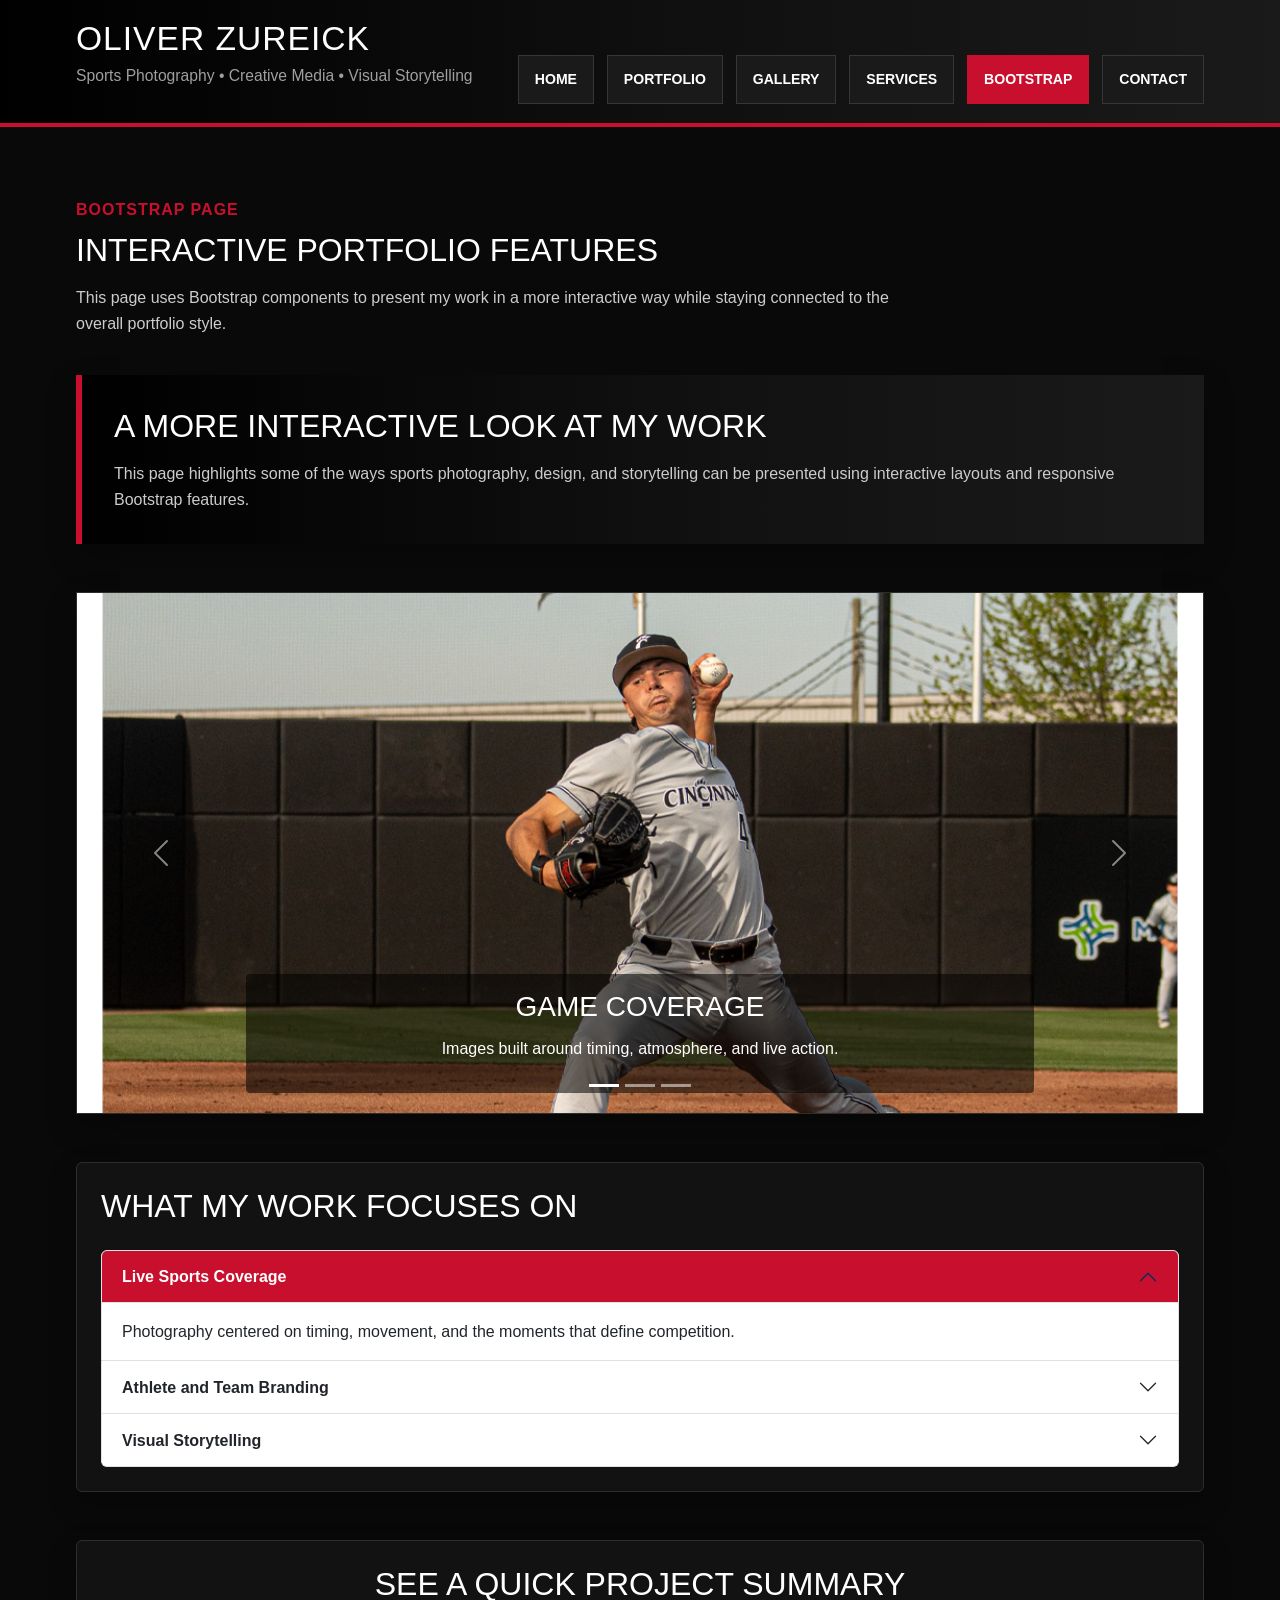
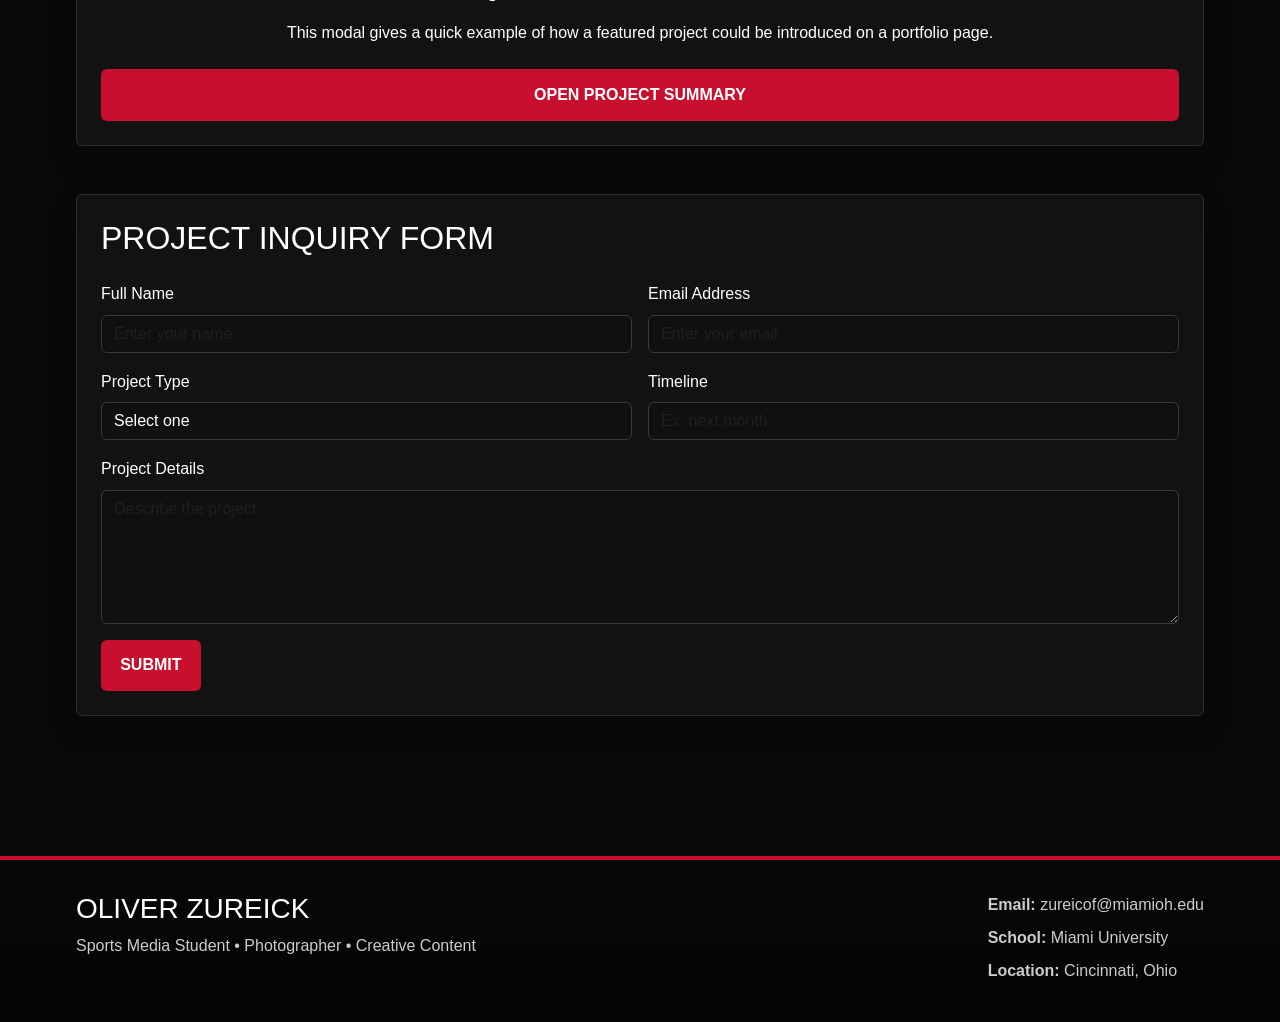
==== bootstrap.html @ 67650266 "Add files via upload" ====
<!DOCTYPE html>
<html lang="en">
<head>
  <title>Oliver Zureick | Bootstrap Features</title>
  <meta charset="utf-8" />
  <meta name="viewport" content="width=device-width, initial-scale=1" />
  <link href="https://cdn.jsdelivr.net/npm/bootstrap@5.3.3/dist/css/bootstrap.min.css" rel="stylesheet" />
  <script src="https://cdn.jsdelivr.net/npm/bootstrap@5.3.3/dist/js/bootstrap.bundle.min.js"></script>
  <link rel="stylesheet" href="styles.css" />
  <style>
    .bootstrap-hero {
      background: linear-gradient(90deg, #000000 0%, #111111 55%, #1a1a1a 100%);
      border-left: 6px solid #c8102e;
      color: white;
      padding: 2rem;
      margin-bottom: 2rem;
      box-shadow: 0 12px 28px rgba(0, 0, 0, 0.28);
    }

    .bootstrap-card {
      background: #121212;
      color: white;
      border: 1px solid #2d2d2d;
      box-shadow: 0 12px 28px rgba(0, 0, 0, 0.28);
    }

    .bootstrap-card .card-title,
    .bootstrap-card .card-text,
    .bootstrap-card h2,
    .bootstrap-card h3,
    .bootstrap-card p,
    .bootstrap-card label {
      color: white;
    }

    .accordion-button:not(.collapsed) {
      background-color: #c8102e;
      color: white;
    }

    .accordion-button {
      font-weight: 700;
    }

    .carousel-item img {
      width: 100%;
      height: 520px;
      object-fit: cover;
    }

    .carousel-caption {
      background: rgba(0, 0, 0, 0.55);
      padding: 1rem;
      border-radius: 4px;
    }

    .form-control,
    .form-select {
      background: #101010;
      color: white;
      border: 1px solid #3a3a3a;
    }

    .form-control:focus,
    .form-select:focus {
      background: #101010;
      color: white;
      border-color: #c8102e;
      box-shadow: none;
    }

    .modal-content {
      background: #121212;
      color: white;
      border: 1px solid #2d2d2d;
    }

    .btn-portfolio {
      background: #c8102e;
      color: white;
      border: none;
      font-weight: 700;
      text-transform: uppercase;
    }

    .btn-portfolio:hover {
      background: #9b0f24;
      color: white;
    }
  </style>
</head>
<body>
  <header class="site-header">
    <div class="container header-inner">
      <div class="brand-block">
        <h1>Oliver Zureick</h1>
        <p class="tagline">Sports Photography • Creative Media • Visual Storytelling</p>
      </div>
      <nav class="site-nav" aria-label="Main navigation">
        <ul class="nav-list">
          <li><a href="index.html">Home</a></li>
          <li><a href="portfolio.html">Portfolio</a></li>
          <li><a href="gallery.html">Gallery</a></li>
          <li><a href="jquery.html">Services</a></li>
          <li><a href="bootstrap.html" class="active">Bootstrap</a></li>
          <li><a href="contact.html">Contact</a></li>
        </ul>
      </nav>
    </div>
  </header>

  <main class="page-main">
    <section class="standard-page-heading">
      <div class="container">
        <p class="section-label">Bootstrap Page</p>
        <h2>Interactive Portfolio Features</h2>
        <p class="page-intro-text">
          This page uses Bootstrap components to present my work in a more interactive way while staying connected to the overall portfolio style.
        </p>
      </div>
    </section>

    <section class="container mb-5">
      <div class="bootstrap-hero">
        <h2 class="mb-3">A More Interactive Look at My Work</h2>
        <p class="mb-0">
          This page highlights some of the ways sports photography, design, and storytelling can be presented using interactive layouts and responsive Bootstrap features.
        </p>
      </div>
    </section>

    <section class="container mb-5">
      <div id="featuredWorkCarousel" class="carousel slide bootstrap-card" data-bs-ride="carousel">
        <div class="carousel-indicators">
          <button type="button" data-bs-target="#featuredWorkCarousel" data-bs-slide-to="0" class="active"></button>
          <button type="button" data-bs-target="#featuredWorkCarousel" data-bs-slide-to="1"></button>
          <button type="button" data-bs-target="#featuredWorkCarousel" data-bs-slide-to="2"></button>
        </div>

        <div class="carousel-inner">
          <div class="carousel-item active">
            <img src="22.png" alt="Baseball action image" />
            <div class="carousel-caption">
              <h3>Game Coverage</h3>
              <p>Images built around timing, atmosphere, and live action.</p>
            </div>
          </div>

          <div class="carousel-item">
            <img src="24.png" alt="Graphic design image" />
            <div class="carousel-caption">
              <h3>Creative Design</h3>
              <p>Visual content for announcements, branding, and promotion.</p>
            </div>
          </div>

          <div class="carousel-item">
            <img src="27.jpg" alt="Championship team image" />
            <div class="carousel-caption">
              <h3>Storytelling</h3>
              <p>Moments that show emotion, achievement, and identity.</p>
            </div>
          </div>
        </div>

        <button class="carousel-control-prev" type="button" data-bs-target="#featuredWorkCarousel" data-bs-slide="prev">
          <span class="carousel-control-prev-icon"></span>
        </button>
        <button class="carousel-control-next" type="button" data-bs-target="#featuredWorkCarousel" data-bs-slide="next">
          <span class="carousel-control-next-icon"></span>
        </button>
      </div>
    </section>

    <section class="container mb-5">
      <div class="card bootstrap-card p-4">
        <h2 class="mb-4">What My Work Focuses On</h2>

        <div class="accordion" id="workAccordion">
          <div class="accordion-item">
            <h2 class="accordion-header">
              <button class="accordion-button" type="button" data-bs-toggle="collapse" data-bs-target="#collapseOne">
                Live Sports Coverage
              </button>
            </h2>
            <div id="collapseOne" class="accordion-collapse collapse show" data-bs-parent="#workAccordion">
              <div class="accordion-body">
                Photography centered on timing, movement, and the moments that define competition.
              </div>
            </div>
          </div>

          <div class="accordion-item">
            <h2 class="accordion-header">
              <button class="accordion-button collapsed" type="button" data-bs-toggle="collapse" data-bs-target="#collapseTwo">
                Athlete and Team Branding
              </button>
            </h2>
            <div id="collapseTwo" class="accordion-collapse collapse" data-bs-parent="#workAccordion">
              <div class="accordion-body">
                Graphics and media content designed for announcements, recognition, and team identity.
              </div>
            </div>
          </div>

          <div class="accordion-item">
            <h2 class="accordion-header">
              <button class="accordion-button collapsed" type="button" data-bs-toggle="collapse" data-bs-target="#collapseThree">
                Visual Storytelling
              </button>
            </h2>
            <div id="collapseThree" class="accordion-collapse collapse" data-bs-parent="#workAccordion">
              <div class="accordion-body">
                Work that goes beyond action and focuses on atmosphere, details, and emotion.
              </div>
            </div>
          </div>
        </div>
      </div>
    </section>

    <section class="container mb-5">
      <div class="card bootstrap-card p-4 text-center">
        <h2 class="mb-3">See a Quick Project Summary</h2>
        <p class="mb-4">
          This modal gives a quick example of how a featured project could be introduced on a portfolio page.
        </p>
        <button type="button" class="btn btn-portfolio" data-bs-toggle="modal" data-bs-target="#projectModal">
          Open Project Summary
        </button>
      </div>
    </section>

    <div class="modal fade" id="projectModal" tabindex="-1">
      <div class="modal-dialog modal-dialog-centered">
        <div class="modal-content">
          <div class="modal-header border-secondary">
            <h3 class="modal-title">Featured Project</h3>
            <button type="button" class="btn-close btn-close-white" data-bs-dismiss="modal"></button>
          </div>
          <div class="modal-body">
            <p>
              One of my favorite parts of sports media is building visuals that feel polished while still showing the real energy of the moment.
              That can mean action photography, promotional design, or coverage that captures the emotion around competition.
            </p>
          </div>
          <div class="modal-footer border-secondary">
            <button type="button" class="btn btn-portfolio" data-bs-dismiss="modal">Close</button>
          </div>
        </div>
      </div>
    </div>

    <section class="container mb-5">
      <div class="card bootstrap-card p-4">
        <h2 class="mb-4">Project Inquiry Form</h2>
        <form>
          <div class="row g-3">
            <div class="col-md-6">
              <label for="fullName" class="form-label">Full Name</label>
              <input type="text" class="form-control" id="fullName" placeholder="Enter your name" />
            </div>

            <div class="col-md-6">
              <label for="emailAddress" class="form-label">Email Address</label>
              <input type="email" class="form-control" id="emailAddress" placeholder="Enter your email" />
            </div>

            <div class="col-md-6">
              <label for="projectType" class="form-label">Project Type</label>
              <select class="form-select" id="projectType">
                <option selected>Select one</option>
                <option>Game Coverage</option>
                <option>Creative Design</option>
                <option>Athlete Portraits</option>
                <option>Event Coverage</option>
              </select>
            </div>

            <div class="col-md-6">
              <label for="timeline" class="form-label">Timeline</label>
              <input type="text" class="form-control" id="timeline" placeholder="Ex: next month" />
            </div>

            <div class="col-12">
              <label for="message" class="form-label">Project Details</label>
              <textarea class="form-control" id="message" rows="5" placeholder="Describe the project"></textarea>
            </div>

            <div class="col-12">
              <button type="submit" class="btn btn-portfolio">Submit</button>
            </div>
          </div>
        </form>
      </div>
    </section>
  </main>

  <footer class="site-footer">
    <div class="container footer-grid">
      <div class="footer-brand">
        <h3>Oliver Zureick</h3>
        <p>Sports Media Student • Photographer • Creative Content</p>
      </div>
      <div class="footer-contact">
        <p><strong>Email:</strong> zureicof@miamioh.edu</p>
        <p><strong>School:</strong> Miami University</p>
        <p><strong>Location:</strong> Cincinnati, Ohio</p>
      </div>
    </div>
  </footer>
</body>
</html>
---- styles.css ----
* {
  box-sizing: border-box;
  margin: 0;
  padding: 0;
}

:root {
  --red: #c8102e;
  --red-dark: #9b0f24;
  --black: #090909;
  --black-2: #121212;
  --black-3: #1a1a1a;
  --white: #ffffff;
  --gray: #cccccc;
  --gray-2: #9f9f9f;
  --border: #2d2d2d;
  --shadow: 0 12px 28px rgba(0, 0, 0, 0.28);
  --glow-hover: 0 0 18px rgba(200, 16, 46, 0.18);
}

html {
  scroll-behavior: smooth;
}

body {
  font-family: Arial, Helvetica, sans-serif;
  background: var(--black);
  color: var(--white);
  line-height: 1.6;
}

img {
  display: block;
  width: 100%;
  height: auto;
}

a {
  color: inherit;
}

.container {
  width: 90%;
  max-width: 1240px;
  margin: 0 auto;
}

/* HEADER */

.site-header {
  background: linear-gradient(90deg, #000000 0%, #101010 55%, #1a1a1a 100%);
  border-bottom: 4px solid var(--red);
  padding: 1.2rem 0;
}

.header-inner {
  display: flex;
  justify-content: space-between;
  align-items: end;
  gap: 2rem;
  flex-wrap: wrap;
}

.brand-block h1 {
  font-size: 2.1rem;
  text-transform: uppercase;
  letter-spacing: 1px;
  margin-bottom: 0.2rem;
  color: var(--white);
}

.tagline {
  color: var(--gray-2);
  font-size: 0.98rem;
}

.site-nav {
  margin-left: auto;
}

.nav-list {
  list-style: none;
  display: flex;
  flex-wrap: wrap;
  gap: 0.8rem;
  margin: 0;
  padding: 0;
}

.nav-list li {
  list-style: none;
}

.nav-list a {
  display: inline-block;
  color: var(--white);
  text-decoration: none;
  background: var(--black-3);
  border: 1px solid #363636;
  padding: 0.75rem 1rem;
  font-weight: 700;
  text-transform: uppercase;
  font-size: 0.88rem;
  transition: 0.25s ease;
}

.nav-list a:hover,
.nav-list a.active {
  background: var(--red);
  border-color: var(--red);
}

/* GLOBAL */

.page-main {
  padding: 2.2rem 0 3.5rem;
}

.page-shell {
  padding-bottom: 1.25rem;
}

.standard-page-heading {
  padding: 2.2rem 0 1.4rem;
}

.standard-page-heading .container {
  max-width: 1240px;
}

.standard-page-heading .page-intro-text {
  max-width: 820px;
}

.section-label {
  color: var(--red);
  font-weight: 700;
  text-transform: uppercase;
  letter-spacing: 1px;
  margin-bottom: 0.5rem;
}

h2 {
  font-size: 2rem;
  line-height: 1.2;
  margin-bottom: 1rem;
  text-transform: uppercase;
  color: var(--white);
}

h3 {
  text-transform: uppercase;
  margin-bottom: 0.75rem;
  color: var(--white);
}

p,
li {
  color: var(--gray);
}

.section-heading {
  margin-bottom: 1rem;
}

.button-row {
  display: flex;
  flex-wrap: wrap;
  gap: 0.8rem;
  margin-top: 1rem;
}

.btn {
  display: inline-block;
  background: var(--red);
  color: var(--white);
  border: none;
  padding: 0.85rem 1.2rem;
  font-weight: 700;
  text-transform: uppercase;
  text-decoration: none;
  cursor: pointer;
  transition: 0.25s ease;
}

.btn:hover {
  background: var(--red-dark);
}

.btn-secondary {
  background: #252525;
  border: 1px solid #3a3a3a;
}

.btn-secondary:hover {
  background: #323232;
}

.panel-box {
  background: var(--black-2);
  border-left: 5px solid var(--red);
  padding: 1.5rem;
  box-shadow: var(--shadow);
  margin-bottom: 1.25rem;
  transition: transform 0.28s ease, box-shadow 0.28s ease;
}

.cards-three {
  display: flex;
  flex-wrap: wrap;
  gap: 1.1rem;
}

.info-card {
  flex: 1 1 250px;
  background: var(--black-2);
  border-left: 5px solid var(--red);
  padding: 1.4rem;
  box-shadow: var(--shadow);
  transition: transform 0.28s ease, box-shadow 0.28s ease;
}

/* REVEAL */

.reveal {
  opacity: 0;
  transform: translateY(40px);
  transition: opacity 0.8s ease, transform 0.8s ease;
}

.reveal.visible {
  opacity: 1;
  transform: translateY(0);
}

/* HOVER */

.glow-card,
.portfolio-card,
.masonry-item,
.gallery-tile,
.contact-photo-card,
.hero-photo {
  transition: transform 0.28s ease, box-shadow 0.28s ease, filter 0.28s ease, border-color 0.28s ease;
}

.glow-card:hover,
.portfolio-card:hover,
.masonry-item:hover,
.gallery-tile:hover,
.contact-photo-card:hover,
.hero-photo:hover,
.panel-box:hover {
  transform: translateY(-6px);
  box-shadow: 0 16px 28px rgba(0, 0, 0, 0.34), var(--glow-hover);
}

.hover-pop {
  transition: transform 0.28s ease, box-shadow 0.28s ease;
}

.hover-pop:hover {
  transform: translateY(-6px);
  box-shadow: 0 16px 28px rgba(0, 0, 0, 0.34), var(--glow-hover);
}

.hover-image img {
  transition: transform 0.3s ease, filter 0.3s ease;
}

.hover-image img:hover {
  transform: scale(1.015);
  filter: brightness(1.03);
}

/* HOME */

.hero-section,
.highlights-section,
.featured-section,
.mosaic-section,
.contact-hero {
  margin-bottom: 1.8rem;
}

.hero-grid {
  display: flex;
  flex-wrap: wrap;
  gap: 2rem;
  align-items: stretch;
}

.hero-copy {
  flex: 2;
  min-width: 300px;
  background: linear-gradient(180deg, #151515 0%, #0d0d0d 100%);
  border-left: 6px solid var(--red);
  padding: 2rem;
  box-shadow: var(--shadow);
}

.hero-side {
  flex: 1;
  min-width: 280px;
  display: flex;
  flex-direction: column;
  gap: 1rem;
}

.hero-photo {
  border: 2px solid var(--border);
  box-shadow: var(--shadow);
}

.side-card {
  background: var(--black-2);
  border-top: 4px solid var(--red);
  padding: 1.25rem;
  box-shadow: var(--shadow);
}

.side-card ul {
  padding-left: 1.2rem;
}

.welcome-message {
  margin-top: 1rem;
  font-weight: 700;
  color: var(--white);
}

.home-feature-grid {
  display: grid;
  grid-template-columns: repeat(3, 1fr);
  gap: 1.25rem;
}

.portfolio-card {
  background: var(--black-2);
  border: 1px solid var(--border);
  overflow: hidden;
  box-shadow: var(--shadow);
}

.card-body {
  padding: 1rem;
}

.mosaic-grid {
  columns: 4 220px;
  column-gap: 1rem;
}

.mosaic-item {
  break-inside: avoid;
  margin-bottom: 1rem;
}

.mosaic-item img {
  border: 1px solid var(--border);
  box-shadow: var(--shadow);
}

/* PORTFOLIO */

.masonry-gallery {
  columns: 4 260px;
  column-gap: 1rem;
}

.masonry-item {
  break-inside: avoid;
  margin-bottom: 1rem;
}

.masonry-item img {
  border: 1px solid var(--border);
  box-shadow: var(--shadow);
  border-radius: 2px;
}

/* GALLERY */

.gallery-tile-grid {
  display: grid;
  grid-template-columns: repeat(5, minmax(0, 1fr));
  gap: 0.85rem;
  align-items: start;
}

.gallery-tile img {
  border: 1px solid var(--border);
  box-shadow: var(--shadow);
  border-radius: 2px;
}

/* SERVICES */

.service-preview-grid {
  margin-bottom: 2rem;
}

.service-image {
  margin-bottom: 1rem;
  border: 1px solid var(--border);
}

.interactive-grid {
  display: grid;
  grid-template-columns: 1fr 1fr;
  gap: 1.25rem;
  margin-bottom: 2rem;
}

.interactive-box {
  margin-top: 1rem;
  background: #0f0f0f;
  border: 1px solid var(--border);
  padding: 1rem;
}

.service-list {
  margin-top: 1rem;
  padding-left: 1.2rem;
}

.form-row {
  display: flex;
  flex-wrap: wrap;
  gap: 0.8rem;
  margin-top: 1rem;
}

.form-row input {
  flex: 1 1 260px;
  background: #101010;
  color: var(--white);
  border: 1px solid #3a3a3a;
  padding: 0.9rem 1rem;
  outline: none;
}

.form-row input:focus {
  border-color: var(--red);
}

.output-message {
  margin-top: 1rem;
  font-weight: 700;
  color: var(--white);
}

/* CONTACT */

.contact-grid-main {
  display: flex;
  flex-wrap: wrap;
  gap: 2rem;
}

.contact-grid-main .panel-box {
  flex: 2;
  min-width: 300px;
}

.contact-photo-card {
  flex: 1;
  min-width: 280px;
  background: var(--black-2);
  border-top: 4px solid var(--red);
  padding: 1.25rem;
  box-shadow: var(--shadow);
}

.contact-photo-card img {
  border: 1px solid var(--border);
}

.contact-services-box {
  margin-top: 2rem;
}

/* FOOTER */

.site-footer {
  background: linear-gradient(180deg, #080808 0%, #040404 100%);
  border-top: 4px solid var(--red);
  padding: 2rem 0;
  margin-top: 2.25rem;
}

.footer-grid {
  display: flex;
  justify-content: space-between;
  align-items: flex-start;
  gap: 1.5rem;
  flex-wrap: wrap;
}

.footer-brand h3,
.footer-contact p {
  margin-bottom: 0.45rem;
}

.footer-brand h3 {
  color: var(--white);
}

.site-footer p {
  color: var(--gray);
}

.highlight {
  color: var(--red);
  letter-spacing: 0.5px;
}

.materialbox-caption {
  display: none !important;
}

/* RESPONSIVE */

@media (max-width: 1200px) {
  .home-feature-grid {
    grid-template-columns: repeat(2, 1fr);
  }

  .gallery-tile-grid {
    grid-template-columns: repeat(4, minmax(0, 1fr));
  }
}

@media (max-width: 900px) {
  .interactive-grid {
    grid-template-columns: 1fr;
  }

  .mosaic-grid {
    columns: 2 220px;
  }

  .masonry-gallery {
    columns: 3 220px;
  }

  .gallery-tile-grid {
    grid-template-columns: repeat(3, minmax(0, 1fr));
  }
}

@media (max-width: 768px) {
  .brand-block h1 {
    font-size: 1.6rem;
  }

  h2 {
    font-size: 1.5rem;
  }

  .header-inner {
    flex-direction: column;
    align-items: flex-start;
  }

  .site-nav {
    margin-left: 0;
    width: 100%;
  }

  .nav-list {
    flex-direction: column;
    width: 100%;
  }

  .nav-list a {
    width: 100%;
    text-align: center;
  }

  .home-feature-grid {
    grid-template-columns: 1fr;
  }

  .mosaic-grid,
  .masonry-gallery {
    columns: 1 220px;
  }

  .gallery-tile-grid {
    grid-template-columns: repeat(2, minmax(0, 1fr));
  }

  .footer-grid {
    flex-direction: column;
    align-items: flex-start;
  }
}

@media (max-width: 520px) {
  .gallery-tile-grid {
    grid-template-columns: 1fr;
  }
}
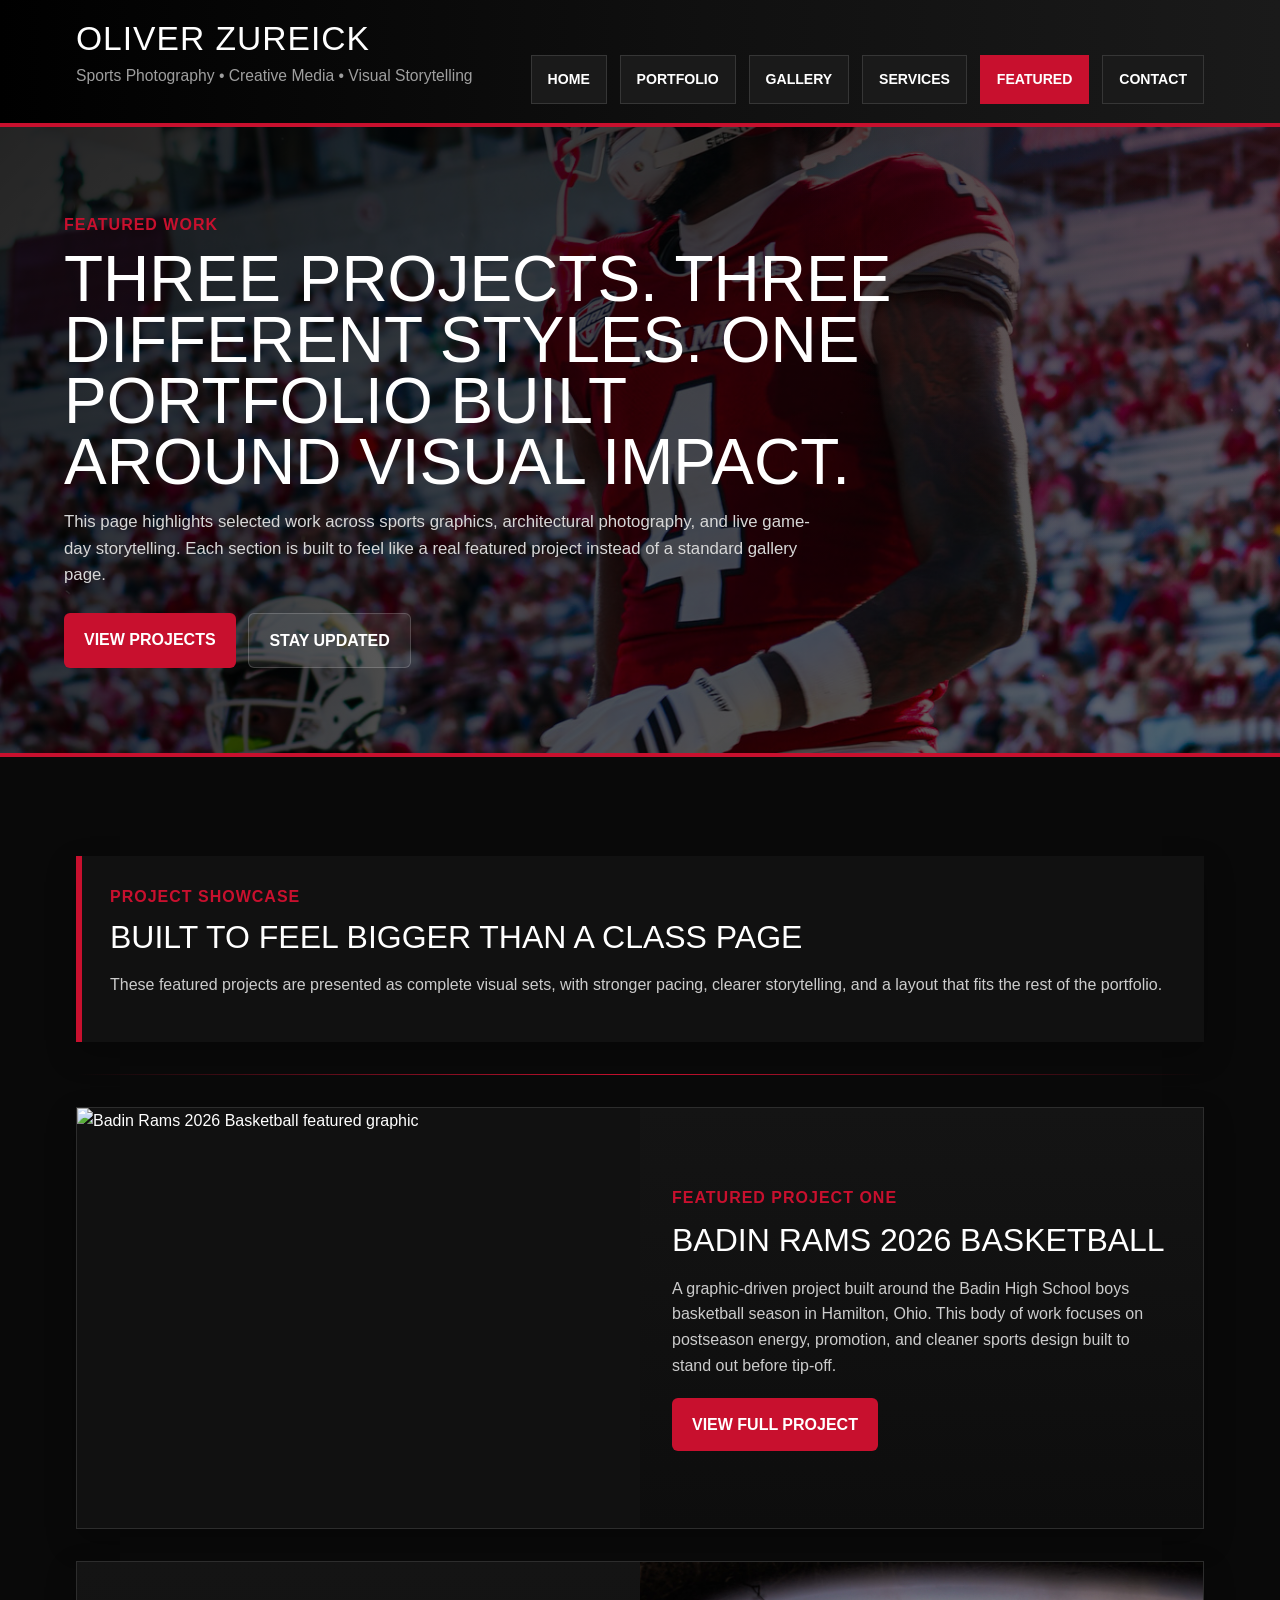
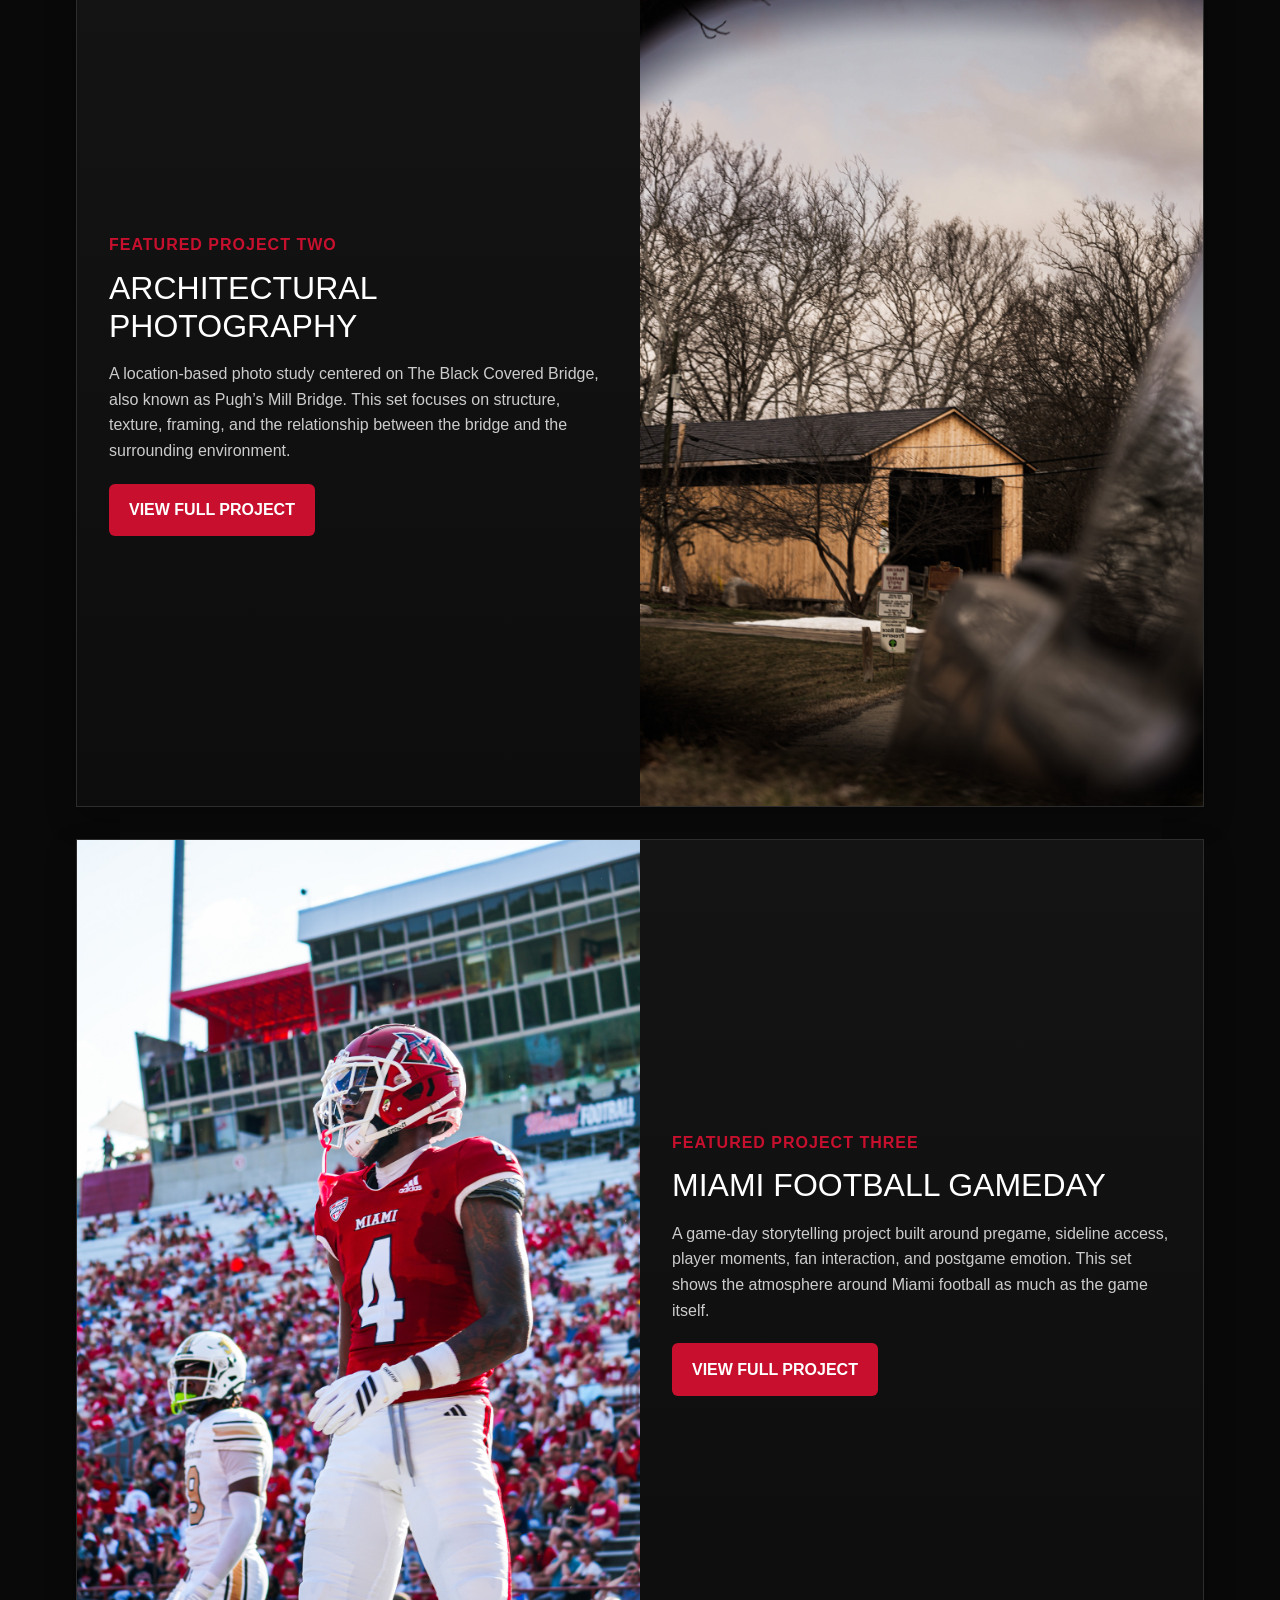
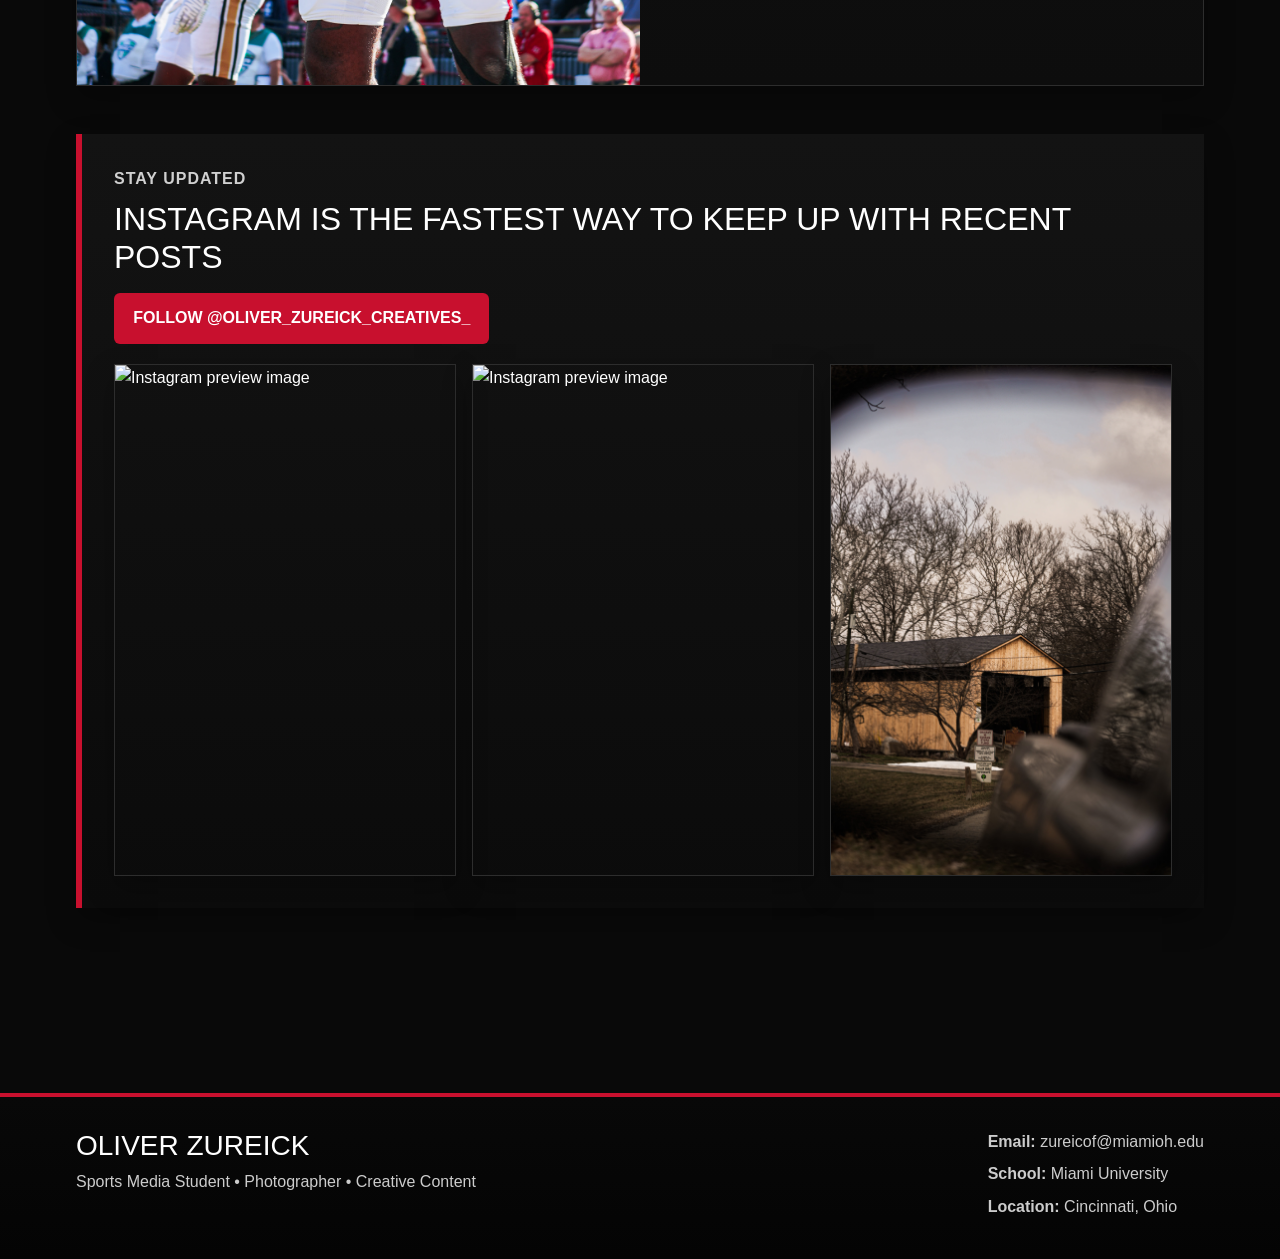
==== commit 8fb78687: "Add files via upload" ====
--- a/bootstrap.html
+++ b/bootstrap.html
@@ -1,91 +1,233 @@
 <!DOCTYPE html>
 <html lang="en">
 <head>
-  <title>Oliver Zureick | Bootstrap Features</title>
+  <title>Oliver Zureick | Featured</title>
   <meta charset="utf-8" />
   <meta name="viewport" content="width=device-width, initial-scale=1" />
   <link href="https://cdn.jsdelivr.net/npm/bootstrap@5.3.3/dist/css/bootstrap.min.css" rel="stylesheet" />
   <script src="https://cdn.jsdelivr.net/npm/bootstrap@5.3.3/dist/js/bootstrap.bundle.min.js"></script>
   <link rel="stylesheet" href="styles.css" />
   <style>
-    .bootstrap-hero {
-      background: linear-gradient(90deg, #000000 0%, #111111 55%, #1a1a1a 100%);
-      border-left: 6px solid #c8102e;
-      color: white;
-      padding: 2rem;
-      margin-bottom: 2rem;
-      box-shadow: 0 12px 28px rgba(0, 0, 0, 0.28);
-    }
-
-    .bootstrap-card {
-      background: #121212;
-      color: white;
-      border: 1px solid #2d2d2d;
-      box-shadow: 0 12px 28px rgba(0, 0, 0, 0.28);
-    }
-
-    .bootstrap-card .card-title,
-    .bootstrap-card .card-text,
-    .bootstrap-card h2,
-    .bootstrap-card h3,
-    .bootstrap-card p,
-    .bootstrap-card label {
-      color: white;
-    }
-
-    .accordion-button:not(.collapsed) {
-      background-color: #c8102e;
-      color: white;
-    }
-
-    .accordion-button {
+    .featured-hero {
+      position: relative;
+      overflow: hidden;
+      background:
+        linear-gradient(135deg, rgba(0,0,0,.86), rgba(0,0,0,.55)),
+        url("61.jpg") center/cover no-repeat;
+      min-height: 70vh;
+      display: flex;
+      align-items: center;
+      border-bottom: 4px solid #c8102e;
+    }
+
+    .featured-hero::after {
+      content: "";
+      position: absolute;
+      inset: 0;
+      background: radial-gradient(circle at top right, rgba(200,16,46,.16), transparent 35%);
+      pointer-events: none;
+    }
+
+    .featured-hero-inner {
+      position: relative;
+      z-index: 2;
+      width: 90%;
+      max-width: 1240px;
+      margin: 0 auto;
+      padding: 5rem 0;
+    }
+
+    .featured-kicker {
+      color: #c8102e;
       font-weight: 700;
-    }
-
-    .carousel-item img {
-      width: 100%;
-      height: 520px;
-      object-fit: cover;
-    }
-
-    .carousel-caption {
-      background: rgba(0, 0, 0, 0.55);
-      padding: 1rem;
-      border-radius: 4px;
-    }
-
-    .form-control,
-    .form-select {
-      background: #101010;
-      color: white;
-      border: 1px solid #3a3a3a;
-    }
-
-    .form-control:focus,
-    .form-select:focus {
-      background: #101010;
-      color: white;
-      border-color: #c8102e;
-      box-shadow: none;
-    }
-
-    .modal-content {
-      background: #121212;
-      color: white;
-      border: 1px solid #2d2d2d;
-    }
-
-    .btn-portfolio {
+      text-transform: uppercase;
+      letter-spacing: 1px;
+      margin-bottom: .75rem;
+    }
+
+    .featured-title {
+      font-size: clamp(2.4rem, 5vw, 5rem);
+      line-height: .95;
+      text-transform: uppercase;
+      max-width: 850px;
+      margin-bottom: 1rem;
+      color: #fff;
+    }
+
+    .featured-subtitle {
+      max-width: 760px;
+      font-size: 1.05rem;
+      color: #d7d7d7;
+      margin-bottom: 1.5rem;
+    }
+
+    .featured-button-row {
+      display: flex;
+      flex-wrap: wrap;
+      gap: .8rem;
+    }
+
+    .btn-featured-main {
       background: #c8102e;
-      color: white;
+      color: #fff;
       border: none;
       font-weight: 700;
       text-transform: uppercase;
-    }
-
-    .btn-portfolio:hover {
+      padding: .9rem 1.25rem;
+    }
+
+    .btn-featured-main:hover {
       background: #9b0f24;
-      color: white;
+      color: #fff;
+    }
+
+    .btn-featured-dark {
+      background: rgba(255,255,255,.08);
+      color: #fff;
+      border: 1px solid rgba(255,255,255,.18);
+      font-weight: 700;
+      text-transform: uppercase;
+      padding: .9rem 1.25rem;
+    }
+
+    .btn-featured-dark:hover {
+      background: rgba(255,255,255,.16);
+      color: #fff;
+    }
+
+    .featured-section {
+      padding: 4rem 0;
+    }
+
+    .featured-panel {
+      background: #111;
+      border: 1px solid #2d2d2d;
+      box-shadow: 0 12px 28px rgba(0, 0, 0, .28);
+      overflow: hidden;
+    }
+
+    .featured-project {
+      margin-bottom: 2rem;
+    }
+
+    .featured-project:last-child {
+      margin-bottom: 0;
+    }
+
+    .featured-project .project-lead {
+      width: 100%;
+      height: 100%;
+      object-fit: cover;
+      min-height: 420px;
+      display: block;
+    }
+
+    .featured-project-copy {
+      padding: 2rem;
+      display: flex;
+      flex-direction: column;
+      justify-content: center;
+      height: 100%;
+      background: linear-gradient(180deg, #141414 0%, #0d0d0d 100%);
+    }
+
+    .featured-project-copy .section-label {
+      margin-bottom: .7rem;
+    }
+
+    .featured-project-copy h2 {
+      margin-bottom: 1rem;
+    }
+
+    .featured-project-copy p {
+      margin-bottom: 1.25rem;
+    }
+
+    .project-gallery-grid {
+      display: grid;
+      grid-template-columns: repeat(auto-fit, minmax(220px, 1fr));
+      gap: 1rem;
+      padding: 1.25rem;
+      background: #0c0c0c;
+      border-top: 1px solid #242424;
+    }
+
+    .project-gallery-grid img {
+      width: 100%;
+      height: auto;
+      display: block;
+      border: 1px solid #2d2d2d;
+      box-shadow: 0 12px 28px rgba(0,0,0,.28);
+      transition: transform .25s ease, box-shadow .25s ease, filter .25s ease;
+    }
+
+    .project-gallery-grid img:hover {
+      transform: translateY(-5px) scale(1.01);
+      filter: brightness(1.04);
+      box-shadow: 0 16px 28px rgba(0,0,0,.34), 0 0 18px rgba(200,16,46,.18);
+    }
+
+    .featured-divider {
+      height: 1px;
+      background: linear-gradient(90deg, transparent, #c8102e, transparent);
+      margin: 0 0 2rem;
+    }
+
+    .featured-intro {
+      background: #111;
+      border-left: 6px solid #c8102e;
+      padding: 1.75rem;
+      box-shadow: 0 12px 28px rgba(0,0,0,.28);
+      margin-bottom: 2rem;
+    }
+
+    .instagram-feature {
+      background: linear-gradient(180deg, #131313 0%, #0b0b0b 100%);
+      border-left: 6px solid #c8102e;
+      padding: 2rem;
+      box-shadow: 0 12px 28px rgba(0,0,0,.28);
+    }
+
+    .instagram-feature h2,
+    .instagram-feature p {
+      color: #fff;
+    }
+
+    .instagram-feature p {
+      color: #d0d0d0;
+      max-width: 800px;
+    }
+
+    .featured-mini-grid {
+      display: grid;
+      grid-template-columns: repeat(3, 1fr);
+      gap: 1rem;
+      margin-top: 1.25rem;
+    }
+
+    .featured-mini-grid img {
+      border: 1px solid #2d2d2d;
+      box-shadow: 0 12px 28px rgba(0,0,0,.28);
+    }
+
+    @media (max-width: 992px) {
+      .featured-project .project-lead {
+        min-height: 320px;
+      }
+    }
+
+    @media (max-width: 768px) {
+      .featured-section {
+        padding: 2.5rem 0;
+      }
+
+      .featured-project-copy {
+        padding: 1.5rem;
+      }
+
+      .featured-mini-grid {
+        grid-template-columns: 1fr;
+      }
     }
   </style>
 </head>
@@ -102,196 +244,160 @@
           <li><a href="portfolio.html">Portfolio</a></li>
           <li><a href="gallery.html">Gallery</a></li>
           <li><a href="jquery.html">Services</a></li>
-          <li><a href="bootstrap.html" class="active">Bootstrap</a></li>
+          <li><a href="bootstrap.html" class="active">Featured</a></li>
           <li><a href="contact.html">Contact</a></li>
         </ul>
       </nav>
     </div>
   </header>
 
+  <section class="featured-hero">
+    <div class="featured-hero-inner">
+      <p class="featured-kicker">Featured Work</p>
+      <h1 class="featured-title">Three projects. Three different styles. One portfolio built around visual impact.</h1>
+      <p class="featured-subtitle">
+        This page highlights selected work across sports graphics, architectural photography, and live game-day storytelling. Each section is built to feel like a real featured project instead of a standard gallery page.
+      </p>
+      <div class="featured-button-row">
+        <a href="#featured-projects" class="btn btn-featured-main">View Projects</a>
+        <a href="https://www.instagram.com/oliver_zureick_creatives_/" target="_blank" rel="noopener noreferrer" class="btn btn-featured-dark">Stay Updated</a>
+      </div>
+    </div>
+  </section>
+
   <main class="page-main">
-    <section class="standard-page-heading">
+    <section class="featured-section" id="featured-projects">
       <div class="container">
-        <p class="section-label">Bootstrap Page</p>
-        <h2>Interactive Portfolio Features</h2>
-        <p class="page-intro-text">
-          This page uses Bootstrap components to present my work in a more interactive way while staying connected to the overall portfolio style.
-        </p>
-      </div>
-    </section>
-
-    <section class="container mb-5">
-      <div class="bootstrap-hero">
-        <h2 class="mb-3">A More Interactive Look at My Work</h2>
-        <p class="mb-0">
-          This page highlights some of the ways sports photography, design, and storytelling can be presented using interactive layouts and responsive Bootstrap features.
-        </p>
-      </div>
-    </section>
-
-    <section class="container mb-5">
-      <div id="featuredWorkCarousel" class="carousel slide bootstrap-card" data-bs-ride="carousel">
-        <div class="carousel-indicators">
-          <button type="button" data-bs-target="#featuredWorkCarousel" data-bs-slide-to="0" class="active"></button>
-          <button type="button" data-bs-target="#featuredWorkCarousel" data-bs-slide-to="1"></button>
-          <button type="button" data-bs-target="#featuredWorkCarousel" data-bs-slide-to="2"></button>
+        <div class="featured-intro">
+          <p class="section-label">Project Showcase</p>
+          <h2>Built to feel bigger than a class page</h2>
+          <p>
+            These featured projects are presented as complete visual sets, with stronger pacing, clearer storytelling, and a layout that fits the rest of the portfolio.
+          </p>
         </div>
 
-        <div class="carousel-inner">
-          <div class="carousel-item active">
-            <img src="22.png" alt="Baseball action image" />
-            <div class="carousel-caption">
-              <h3>Game Coverage</h3>
-              <p>Images built around timing, atmosphere, and live action.</p>
-            </div>
-          </div>
-
-          <div class="carousel-item">
-            <img src="24.png" alt="Graphic design image" />
-            <div class="carousel-caption">
-              <h3>Creative Design</h3>
-              <p>Visual content for announcements, branding, and promotion.</p>
-            </div>
-          </div>
-
-          <div class="carousel-item">
-            <img src="27.jpg" alt="Championship team image" />
-            <div class="carousel-caption">
-              <h3>Storytelling</h3>
-              <p>Moments that show emotion, achievement, and identity.</p>
+        <div class="featured-divider"></div>
+
+        <div class="featured-project">
+          <div class="featured-panel">
+            <div class="row g-0">
+              <div class="col-lg-6">
+                <img src="42.jpeg" alt="Badin Rams 2026 Basketball featured graphic" class="project-lead" />
+              </div>
+              <div class="col-lg-6">
+                <div class="featured-project-copy">
+                  <p class="section-label">Featured Project One</p>
+                  <h2>Badin Rams 2026 Basketball</h2>
+                  <p>
+                    A graphic-driven project built around the Badin High School boys basketball season in Hamilton, Ohio. This body of work focuses on postseason energy, promotion, and cleaner sports design built to stand out before tip-off.
+                  </p>
+                  <div>
+                    <button class="btn btn-featured-main" type="button" data-bs-toggle="collapse" data-bs-target="#badinReveal">
+                      View Full Project
+                    </button>
+                  </div>
+                </div>
+              </div>
+            </div>
+
+            <div class="collapse" id="badinReveal">
+              <div class="project-gallery-grid">
+                <img src="42.jpeg" alt="Badin basketball project image" />
+                <img src="44.jpeg" alt="Badin basketball project image" />
+                <img src="45.jpeg" alt="Badin basketball project image" />
+                <img src="46.jpeg" alt="Badin basketball project image" />
+              </div>
             </div>
           </div>
         </div>
 
-        <button class="carousel-control-prev" type="button" data-bs-target="#featuredWorkCarousel" data-bs-slide="prev">
-          <span class="carousel-control-prev-icon"></span>
-        </button>
-        <button class="carousel-control-next" type="button" data-bs-target="#featuredWorkCarousel" data-bs-slide="next">
-          <span class="carousel-control-next-icon"></span>
-        </button>
-      </div>
-    </section>
-
-    <section class="container mb-5">
-      <div class="card bootstrap-card p-4">
-        <h2 class="mb-4">What My Work Focuses On</h2>
-
-        <div class="accordion" id="workAccordion">
-          <div class="accordion-item">
-            <h2 class="accordion-header">
-              <button class="accordion-button" type="button" data-bs-toggle="collapse" data-bs-target="#collapseOne">
-                Live Sports Coverage
-              </button>
-            </h2>
-            <div id="collapseOne" class="accordion-collapse collapse show" data-bs-parent="#workAccordion">
-              <div class="accordion-body">
-                Photography centered on timing, movement, and the moments that define competition.
-              </div>
-            </div>
-          </div>
-
-          <div class="accordion-item">
-            <h2 class="accordion-header">
-              <button class="accordion-button collapsed" type="button" data-bs-toggle="collapse" data-bs-target="#collapseTwo">
-                Athlete and Team Branding
-              </button>
-            </h2>
-            <div id="collapseTwo" class="accordion-collapse collapse" data-bs-parent="#workAccordion">
-              <div class="accordion-body">
-                Graphics and media content designed for announcements, recognition, and team identity.
-              </div>
-            </div>
-          </div>
-
-          <div class="accordion-item">
-            <h2 class="accordion-header">
-              <button class="accordion-button collapsed" type="button" data-bs-toggle="collapse" data-bs-target="#collapseThree">
-                Visual Storytelling
-              </button>
-            </h2>
-            <div id="collapseThree" class="accordion-collapse collapse" data-bs-parent="#workAccordion">
-              <div class="accordion-body">
-                Work that goes beyond action and focuses on atmosphere, details, and emotion.
+        <div class="featured-project">
+          <div class="featured-panel">
+            <div class="row g-0">
+              <div class="col-lg-6 order-lg-2">
+                <img src="48.jpg" alt="Black Covered Bridge featured image" class="project-lead" />
+              </div>
+              <div class="col-lg-6 order-lg-1">
+                <div class="featured-project-copy">
+                  <p class="section-label">Featured Project Two</p>
+                  <h2>Architectural Photography</h2>
+                  <p>
+                    A location-based photo study centered on The Black Covered Bridge, also known as Pugh’s Mill Bridge. This set focuses on structure, texture, framing, and the relationship between the bridge and the surrounding environment.
+                  </p>
+                  <div>
+                    <button class="btn btn-featured-main" type="button" data-bs-toggle="collapse" data-bs-target="#bridgeReveal">
+                      View Full Project
+                    </button>
+                  </div>
+                </div>
+              </div>
+            </div>
+
+            <div class="collapse" id="bridgeReveal">
+              <div class="project-gallery-grid">
+                <img src="48.jpg" alt="Architectural project image" />
+                <img src="49.jpg" alt="Architectural project image" />
+                <img src="50.jpg" alt="Architectural project image" />
+                <img src="51.jpg" alt="Architectural project image" />
               </div>
             </div>
           </div>
         </div>
-      </div>
-    </section>
-
-    <section class="container mb-5">
-      <div class="card bootstrap-card p-4 text-center">
-        <h2 class="mb-3">See a Quick Project Summary</h2>
-        <p class="mb-4">
-          This modal gives a quick example of how a featured project could be introduced on a portfolio page.
-        </p>
-        <button type="button" class="btn btn-portfolio" data-bs-toggle="modal" data-bs-target="#projectModal">
-          Open Project Summary
-        </button>
-      </div>
-    </section>
-
-    <div class="modal fade" id="projectModal" tabindex="-1">
-      <div class="modal-dialog modal-dialog-centered">
-        <div class="modal-content">
-          <div class="modal-header border-secondary">
-            <h3 class="modal-title">Featured Project</h3>
-            <button type="button" class="btn-close btn-close-white" data-bs-dismiss="modal"></button>
-          </div>
-          <div class="modal-body">
-            <p>
-              One of my favorite parts of sports media is building visuals that feel polished while still showing the real energy of the moment.
-              That can mean action photography, promotional design, or coverage that captures the emotion around competition.
-            </p>
-          </div>
-          <div class="modal-footer border-secondary">
-            <button type="button" class="btn btn-portfolio" data-bs-dismiss="modal">Close</button>
+
+        <div class="featured-project">
+          <div class="featured-panel">
+            <div class="row g-0">
+              <div class="col-lg-6">
+                <img src="61.jpg" alt="Miami football featured project image" class="project-lead" />
+              </div>
+              <div class="col-lg-6">
+                <div class="featured-project-copy">
+                  <p class="section-label">Featured Project Three</p>
+                  <h2>Miami Football Gameday</h2>
+                  <p>
+                    A game-day storytelling project built around pregame, sideline access, player moments, fan interaction, and postgame emotion. This set shows the atmosphere around Miami football as much as the game itself.
+                  </p>
+                  <div>
+                    <button class="btn btn-featured-main" type="button" data-bs-toggle="collapse" data-bs-target="#miamiReveal">
+                      View Full Project
+                    </button>
+                  </div>
+                </div>
+              </div>
+            </div>
+
+            <div class="collapse" id="miamiReveal">
+              <div class="project-gallery-grid">
+                <img src="52.jpeg" alt="Miami football image" />
+                <img src="53.jpeg" alt="Miami football image" />
+                <img src="54.jpg" alt="Miami football image" />
+                <img src="55.jpeg" alt="Miami football image" />
+                <img src="56.jpg" alt="Miami football image" />
+                <img src="57.jpg" alt="Miami football image" />
+                <img src="58.jpeg" alt="Miami football image" />
+                <img src="59.jpeg" alt="Miami football image" />
+                <img src="60.jpg" alt="Miami football image" />
+                <img src="61.jpg" alt="Miami football image" />
+              </div>
+            </div>
           </div>
         </div>
-      </div>
-    </div>
-
-    <section class="container mb-5">
-      <div class="card bootstrap-card p-4">
-        <h2 class="mb-4">Project Inquiry Form</h2>
-        <form>
-          <div class="row g-3">
-            <div class="col-md-6">
-              <label for="fullName" class="form-label">Full Name</label>
-              <input type="text" class="form-control" id="fullName" placeholder="Enter your name" />
-            </div>
-
-            <div class="col-md-6">
-              <label for="emailAddress" class="form-label">Email Address</label>
-              <input type="email" class="form-control" id="emailAddress" placeholder="Enter your email" />
-            </div>
-
-            <div class="col-md-6">
-              <label for="projectType" class="form-label">Project Type</label>
-              <select class="form-select" id="projectType">
-                <option selected>Select one</option>
-                <option>Game Coverage</option>
-                <option>Creative Design</option>
-                <option>Athlete Portraits</option>
-                <option>Event Coverage</option>
-              </select>
-            </div>
-
-            <div class="col-md-6">
-              <label for="timeline" class="form-label">Timeline</label>
-              <input type="text" class="form-control" id="timeline" placeholder="Ex: next month" />
-            </div>
-
-            <div class="col-12">
-              <label for="message" class="form-label">Project Details</label>
-              <textarea class="form-control" id="message" rows="5" placeholder="Describe the project"></textarea>
-            </div>
-
-            <div class="col-12">
-              <button type="submit" class="btn btn-portfolio">Submit</button>
-            </div>
+
+        <div class="instagram-feature mt-5">
+          <p class="section-label">Stay Updated</p>
+          <h2>Instagram is the fastest way to keep up with recent posts</h2>
+          <p>
+          </p>
+          <div class="button-row">
+            <a class="btn" href="https://www.instagram.com/oliver_zureick_creative_/" target="_blank" rel="noopener noreferrer">Follow @oliver_zureick_creatives_</a>
           </div>
-        </form>
+
+          <div class="featured-mini-grid">
+            <img src="52.jpeg" alt="Instagram preview image" />
+            <img src="42.jpeg" alt="Instagram preview image" />
+            <img src="48.jpg" alt="Instagram preview image" />
+          </div>
+        </div>
       </div>
     </section>
   </main>
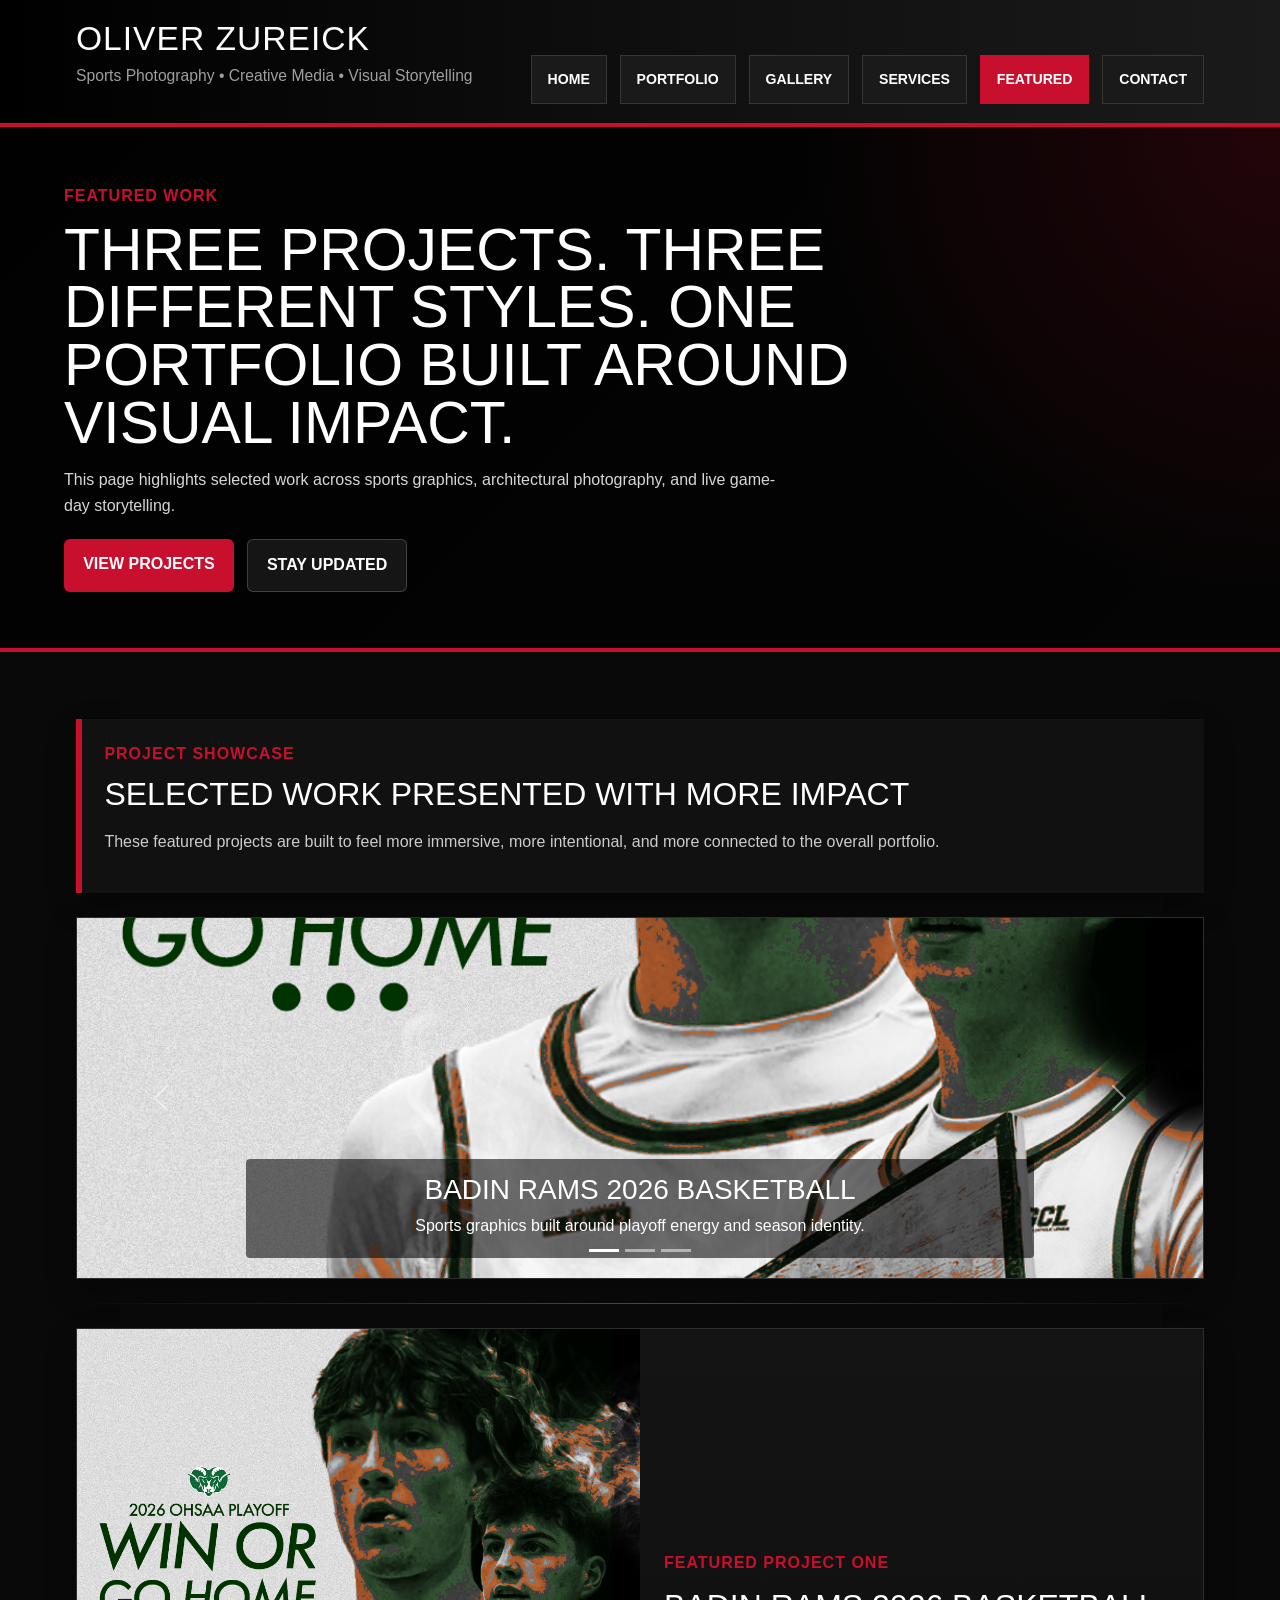
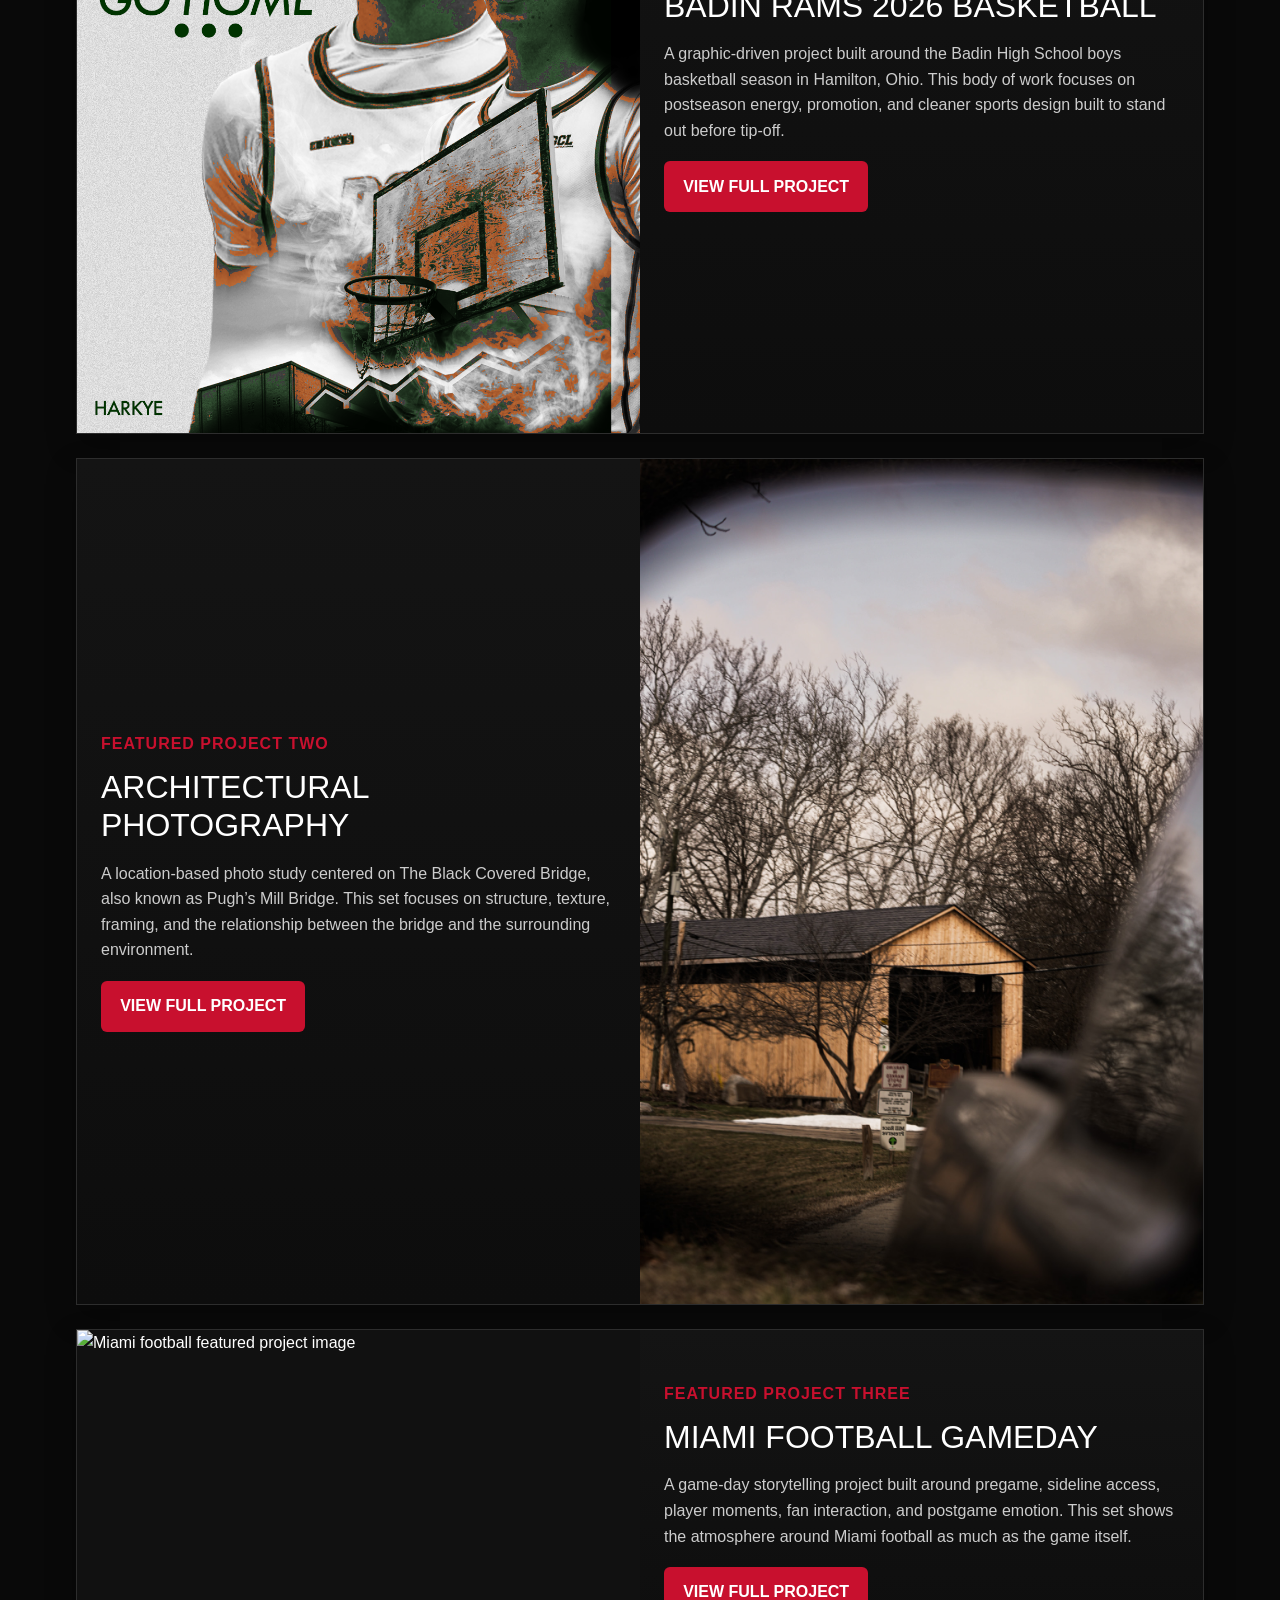
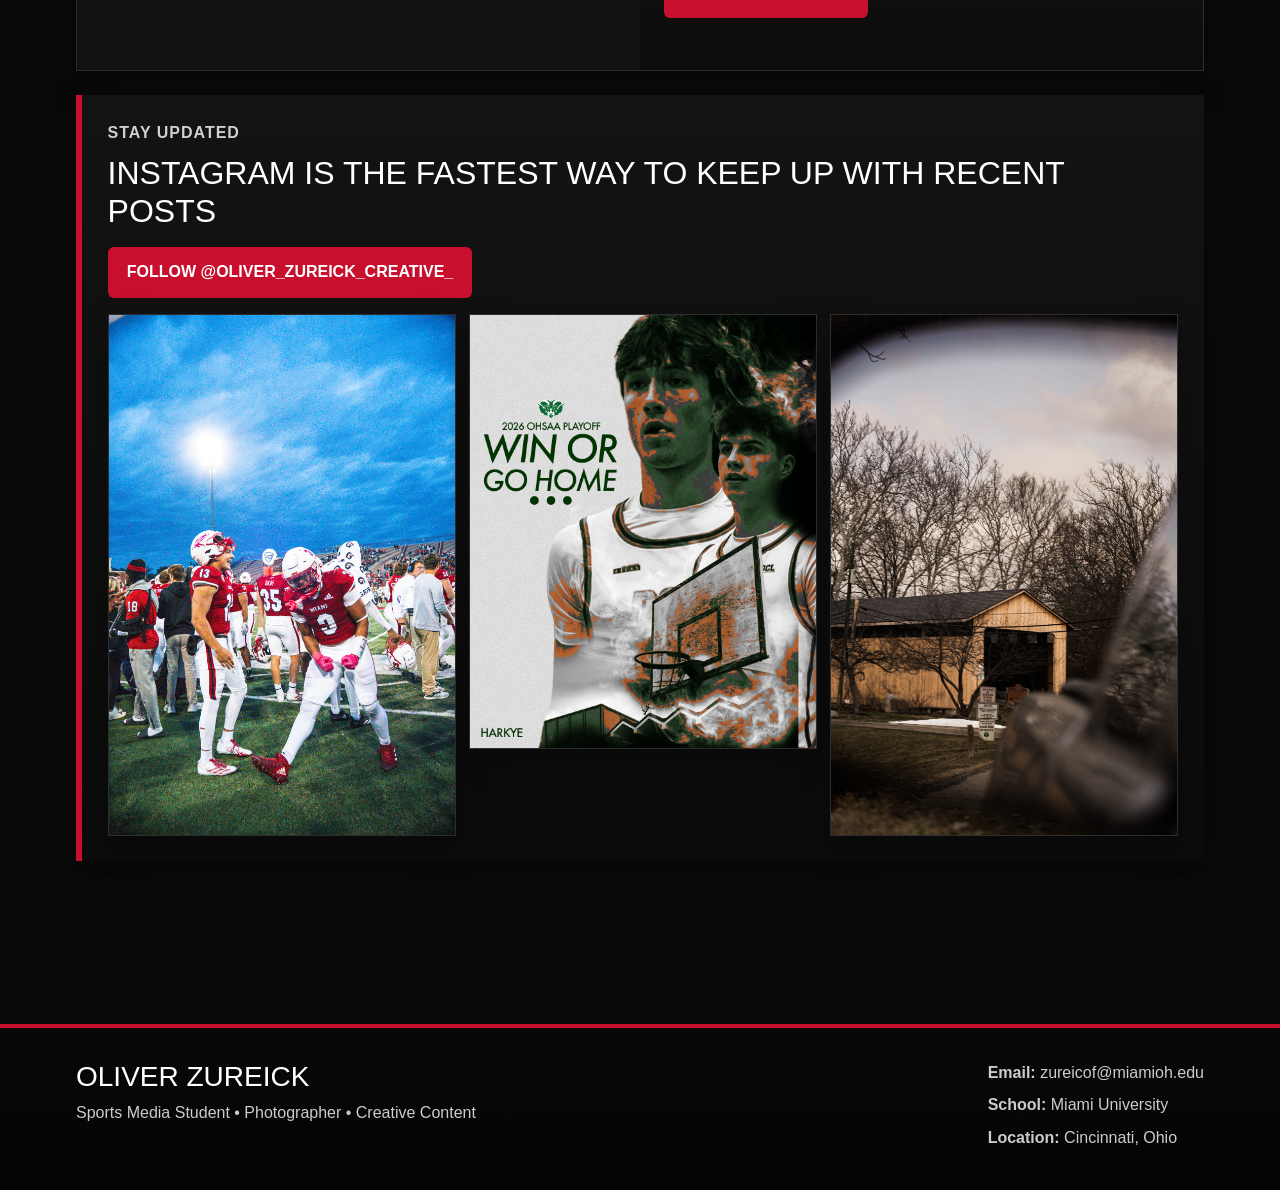
==== commit f9b48f17: "Add files via upload" ====
--- a/bootstrap.html
+++ b/bootstrap.html
@@ -12,9 +12,9 @@
       position: relative;
       overflow: hidden;
       background:
-        linear-gradient(135deg, rgba(0,0,0,.86), rgba(0,0,0,.55)),
-        url("61.jpg") center/cover no-repeat;
-      min-height: 70vh;
+        linear-gradient(135deg, rgba(0,0,0,.86), rgba(0,0,0,.58)),
+        url("61.png") center/cover no-repeat;
+      min-height: 52vh;
       display: flex;
       align-items: center;
       border-bottom: 4px solid #c8102e;
@@ -34,7 +34,7 @@
       width: 90%;
       max-width: 1240px;
       margin: 0 auto;
-      padding: 5rem 0;
+      padding: 3.5rem 0;
     }
 
     .featured-kicker {
@@ -46,19 +46,19 @@
     }
 
     .featured-title {
-      font-size: clamp(2.4rem, 5vw, 5rem);
-      line-height: .95;
+      font-size: clamp(2rem, 4.6vw, 4rem);
+      line-height: .98;
       text-transform: uppercase;
-      max-width: 850px;
+      max-width: 820px;
       margin-bottom: 1rem;
       color: #fff;
     }
 
     .featured-subtitle {
-      max-width: 760px;
-      font-size: 1.05rem;
+      max-width: 720px;
+      font-size: 1rem;
       color: #d7d7d7;
-      margin-bottom: 1.5rem;
+      margin-bottom: 1.25rem;
     }
 
     .featured-button-row {
@@ -73,7 +73,7 @@
       border: none;
       font-weight: 700;
       text-transform: uppercase;
-      padding: .9rem 1.25rem;
+      padding: .85rem 1.2rem;
     }
 
     .btn-featured-main:hover {
@@ -87,7 +87,7 @@
       border: 1px solid rgba(255,255,255,.18);
       font-weight: 700;
       text-transform: uppercase;
-      padding: .9rem 1.25rem;
+      padding: .85rem 1.2rem;
     }
 
     .btn-featured-dark:hover {
@@ -96,7 +96,7 @@
     }
 
     .featured-section {
-      padding: 4rem 0;
+      padding: 2rem 0 2.6rem;
     }
 
     .featured-panel {
@@ -107,7 +107,7 @@
     }
 
     .featured-project {
-      margin-bottom: 2rem;
+      margin-bottom: 1.5rem;
     }
 
     .featured-project:last-child {
@@ -118,12 +118,12 @@
       width: 100%;
       height: 100%;
       object-fit: cover;
-      min-height: 420px;
+      min-height: 340px;
       display: block;
     }
 
     .featured-project-copy {
-      padding: 2rem;
+      padding: 1.5rem;
       display: flex;
       flex-direction: column;
       justify-content: center;
@@ -140,14 +140,14 @@
     }
 
     .featured-project-copy p {
-      margin-bottom: 1.25rem;
+      margin-bottom: 1.1rem;
     }
 
     .project-gallery-grid {
       display: grid;
-      grid-template-columns: repeat(auto-fit, minmax(220px, 1fr));
-      gap: 1rem;
-      padding: 1.25rem;
+      grid-template-columns: repeat(auto-fit, minmax(210px, 1fr));
+      gap: .9rem;
+      padding: 1rem;
       background: #0c0c0c;
       border-top: 1px solid #242424;
     }
@@ -170,21 +170,21 @@
     .featured-divider {
       height: 1px;
       background: linear-gradient(90deg, transparent, #c8102e, transparent);
-      margin: 0 0 2rem;
+      margin: 0 0 1.5rem;
     }
 
     .featured-intro {
       background: #111;
       border-left: 6px solid #c8102e;
-      padding: 1.75rem;
+      padding: 1.4rem;
       box-shadow: 0 12px 28px rgba(0,0,0,.28);
-      margin-bottom: 2rem;
+      margin-bottom: 1.5rem;
     }
 
     .instagram-feature {
       background: linear-gradient(180deg, #131313 0%, #0b0b0b 100%);
       border-left: 6px solid #c8102e;
-      padding: 2rem;
+      padding: 1.6rem;
       box-shadow: 0 12px 28px rgba(0,0,0,.28);
     }
 
@@ -201,8 +201,8 @@
     .featured-mini-grid {
       display: grid;
       grid-template-columns: repeat(3, 1fr);
-      gap: 1rem;
-      margin-top: 1.25rem;
+      gap: .8rem;
+      margin-top: 1rem;
     }
 
     .featured-mini-grid img {
@@ -210,23 +210,61 @@
       box-shadow: 0 12px 28px rgba(0,0,0,.28);
     }
 
+    .spotlight-carousel-wrap {
+      margin-bottom: 1.5rem;
+    }
+
+    .spotlight-carousel {
+      border: 1px solid #2d2d2d;
+      box-shadow: 0 12px 28px rgba(0,0,0,.28);
+      overflow: hidden;
+      background: #111;
+    }
+
+    .spotlight-carousel .carousel-item img {
+      width: 100%;
+      height: 360px;
+      object-fit: cover;
+      display: block;
+    }
+
+    .spotlight-carousel .carousel-caption {
+      background: rgba(0,0,0,.56);
+      padding: .9rem 1rem;
+      border-radius: 4px;
+    }
+
+    .spotlight-carousel .carousel-caption h3,
+    .spotlight-carousel .carousel-caption p {
+      color: #fff;
+      margin-bottom: .35rem;
+    }
+
     @media (max-width: 992px) {
       .featured-project .project-lead {
-        min-height: 320px;
+        min-height: 280px;
+      }
+
+      .spotlight-carousel .carousel-item img {
+        height: 280px;
       }
     }
 
     @media (max-width: 768px) {
       .featured-section {
-        padding: 2.5rem 0;
+        padding: 1.6rem 0 2rem;
       }
 
       .featured-project-copy {
-        padding: 1.5rem;
+        padding: 1.25rem;
       }
 
       .featured-mini-grid {
         grid-template-columns: 1fr;
+      }
+
+      .spotlight-carousel .carousel-item img {
+        height: 220px;
       }
     }
   </style>
@@ -256,11 +294,11 @@
       <p class="featured-kicker">Featured Work</p>
       <h1 class="featured-title">Three projects. Three different styles. One portfolio built around visual impact.</h1>
       <p class="featured-subtitle">
-        This page highlights selected work across sports graphics, architectural photography, and live game-day storytelling. Each section is built to feel like a real featured project instead of a standard gallery page.
+        This page highlights selected work across sports graphics, architectural photography, and live game-day storytelling.
       </p>
       <div class="featured-button-row">
         <a href="#featured-projects" class="btn btn-featured-main">View Projects</a>
-        <a href="https://www.instagram.com/oliver_zureick_creatives_/" target="_blank" rel="noopener noreferrer" class="btn btn-featured-dark">Stay Updated</a>
+        <a href="https://www.instagram.com/oliver_zureick_creative_/" target="_blank" rel="noopener noreferrer" class="btn btn-featured-dark">Stay Updated</a>
       </div>
     </div>
   </section>
@@ -270,10 +308,53 @@
       <div class="container">
         <div class="featured-intro">
           <p class="section-label">Project Showcase</p>
-          <h2>Built to feel bigger than a class page</h2>
+          <h2>Selected work presented with more impact</h2>
           <p>
-            These featured projects are presented as complete visual sets, with stronger pacing, clearer storytelling, and a layout that fits the rest of the portfolio.
+            These featured projects are built to feel more immersive, more intentional, and more connected to the overall portfolio.
           </p>
+        </div>
+
+        <div class="spotlight-carousel-wrap">
+          <div id="featuredSpotlightCarousel" class="carousel slide spotlight-carousel" data-bs-ride="carousel">
+            <div class="carousel-indicators">
+              <button type="button" data-bs-target="#featuredSpotlightCarousel" data-bs-slide-to="0" class="active" aria-current="true"></button>
+              <button type="button" data-bs-target="#featuredSpotlightCarousel" data-bs-slide-to="1"></button>
+              <button type="button" data-bs-target="#featuredSpotlightCarousel" data-bs-slide-to="2"></button>
+            </div>
+
+            <div class="carousel-inner">
+              <div class="carousel-item active">
+                <img src="42.png" alt="Badin Rams Basketball spotlight image" />
+                <div class="carousel-caption d-none d-md-block">
+                  <h3>Badin Rams 2026 Basketball</h3>
+                  <p>Sports graphics built around playoff energy and season identity.</p>
+                </div>
+              </div>
+
+              <div class="carousel-item">
+                <img src="48.jpg" alt="Black Covered Bridge spotlight image" />
+                <div class="carousel-caption d-none d-md-block">
+                  <h3>Architectural Photography</h3>
+                  <p>Structure, framing, texture, and a cleaner visual study of place.</p>
+                </div>
+              </div>
+
+              <div class="carousel-item">
+                <img src="61.png" alt="Miami Football spotlight image" />
+                <div class="carousel-caption d-none d-md-block">
+                  <h3>Miami Football Gameday</h3>
+                  <p>Atmosphere, access, sideline moments, and the full game-day experience.</p>
+                </div>
+              </div>
+            </div>
+
+            <button class="carousel-control-prev" type="button" data-bs-target="#featuredSpotlightCarousel" data-bs-slide="prev">
+              <span class="carousel-control-prev-icon"></span>
+            </button>
+            <button class="carousel-control-next" type="button" data-bs-target="#featuredSpotlightCarousel" data-bs-slide="next">
+              <span class="carousel-control-next-icon"></span>
+            </button>
+          </div>
         </div>
 
         <div class="featured-divider"></div>
@@ -282,7 +363,7 @@
           <div class="featured-panel">
             <div class="row g-0">
               <div class="col-lg-6">
-                <img src="42.jpeg" alt="Badin Rams 2026 Basketball featured graphic" class="project-lead" />
+                <img src="42.png" alt="Badin Rams 2026 Basketball featured graphic" class="project-lead" />
               </div>
               <div class="col-lg-6">
                 <div class="featured-project-copy">
@@ -302,10 +383,11 @@
 
             <div class="collapse" id="badinReveal">
               <div class="project-gallery-grid">
-                <img src="42.jpeg" alt="Badin basketball project image" />
-                <img src="44.jpeg" alt="Badin basketball project image" />
-                <img src="45.jpeg" alt="Badin basketball project image" />
-                <img src="46.jpeg" alt="Badin basketball project image" />
+                <img src="42.png" alt="Badin basketball project image" />
+                <img src="43.png" alt="Badin basketball project image" />
+                <img src="44.png" alt="Badin basketball project image" />
+                <img src="45.png" alt="Badin basketball project image" />
+                <img src="46.png" alt="Badin basketball project image" />
               </div>
             </div>
           </div>
@@ -348,7 +430,7 @@
           <div class="featured-panel">
             <div class="row g-0">
               <div class="col-lg-6">
-                <img src="61.jpg" alt="Miami football featured project image" class="project-lead" />
+                <img src="61.png" alt="Miami football featured project image" class="project-lead" />
               </div>
               <div class="col-lg-6">
                 <div class="featured-project-copy">
@@ -368,33 +450,33 @@
 
             <div class="collapse" id="miamiReveal">
               <div class="project-gallery-grid">
-                <img src="52.jpeg" alt="Miami football image" />
-                <img src="53.jpeg" alt="Miami football image" />
+                <img src="52.jpg" alt="Miami football image" />
+                <img src="53.jpg" alt="Miami football image" />
                 <img src="54.jpg" alt="Miami football image" />
-                <img src="55.jpeg" alt="Miami football image" />
+                <img src="55.jpg" alt="Miami football image" />
                 <img src="56.jpg" alt="Miami football image" />
                 <img src="57.jpg" alt="Miami football image" />
-                <img src="58.jpeg" alt="Miami football image" />
-                <img src="59.jpeg" alt="Miami football image" />
+                <img src="58.jpg" alt="Miami football image" />
+                <img src="59.jpg" alt="Miami football image" />
                 <img src="60.jpg" alt="Miami football image" />
-                <img src="61.jpg" alt="Miami football image" />
+                <img src="61.png" alt="Miami football image" />
               </div>
             </div>
           </div>
         </div>
 
-        <div class="instagram-feature mt-5">
+        <div class="instagram-feature mt-4">
           <p class="section-label">Stay Updated</p>
           <h2>Instagram is the fastest way to keep up with recent posts</h2>
           <p>
           </p>
           <div class="button-row">
-            <a class="btn" href="https://www.instagram.com/oliver_zureick_creative_/" target="_blank" rel="noopener noreferrer">Follow @oliver_zureick_creatives_</a>
+            <a class="btn" href="https://www.instagram.com/oliver_zureick_creative_/" target="_blank" rel="noopener noreferrer">Follow @oliver_zureick_creative_</a>
           </div>
 
           <div class="featured-mini-grid">
-            <img src="52.jpeg" alt="Instagram preview image" />
-            <img src="42.jpeg" alt="Instagram preview image" />
+            <img src="52.jpg" alt="Instagram preview image" />
+            <img src="42.png" alt="Instagram preview image" />
             <img src="48.jpg" alt="Instagram preview image" />
           </div>
         </div>
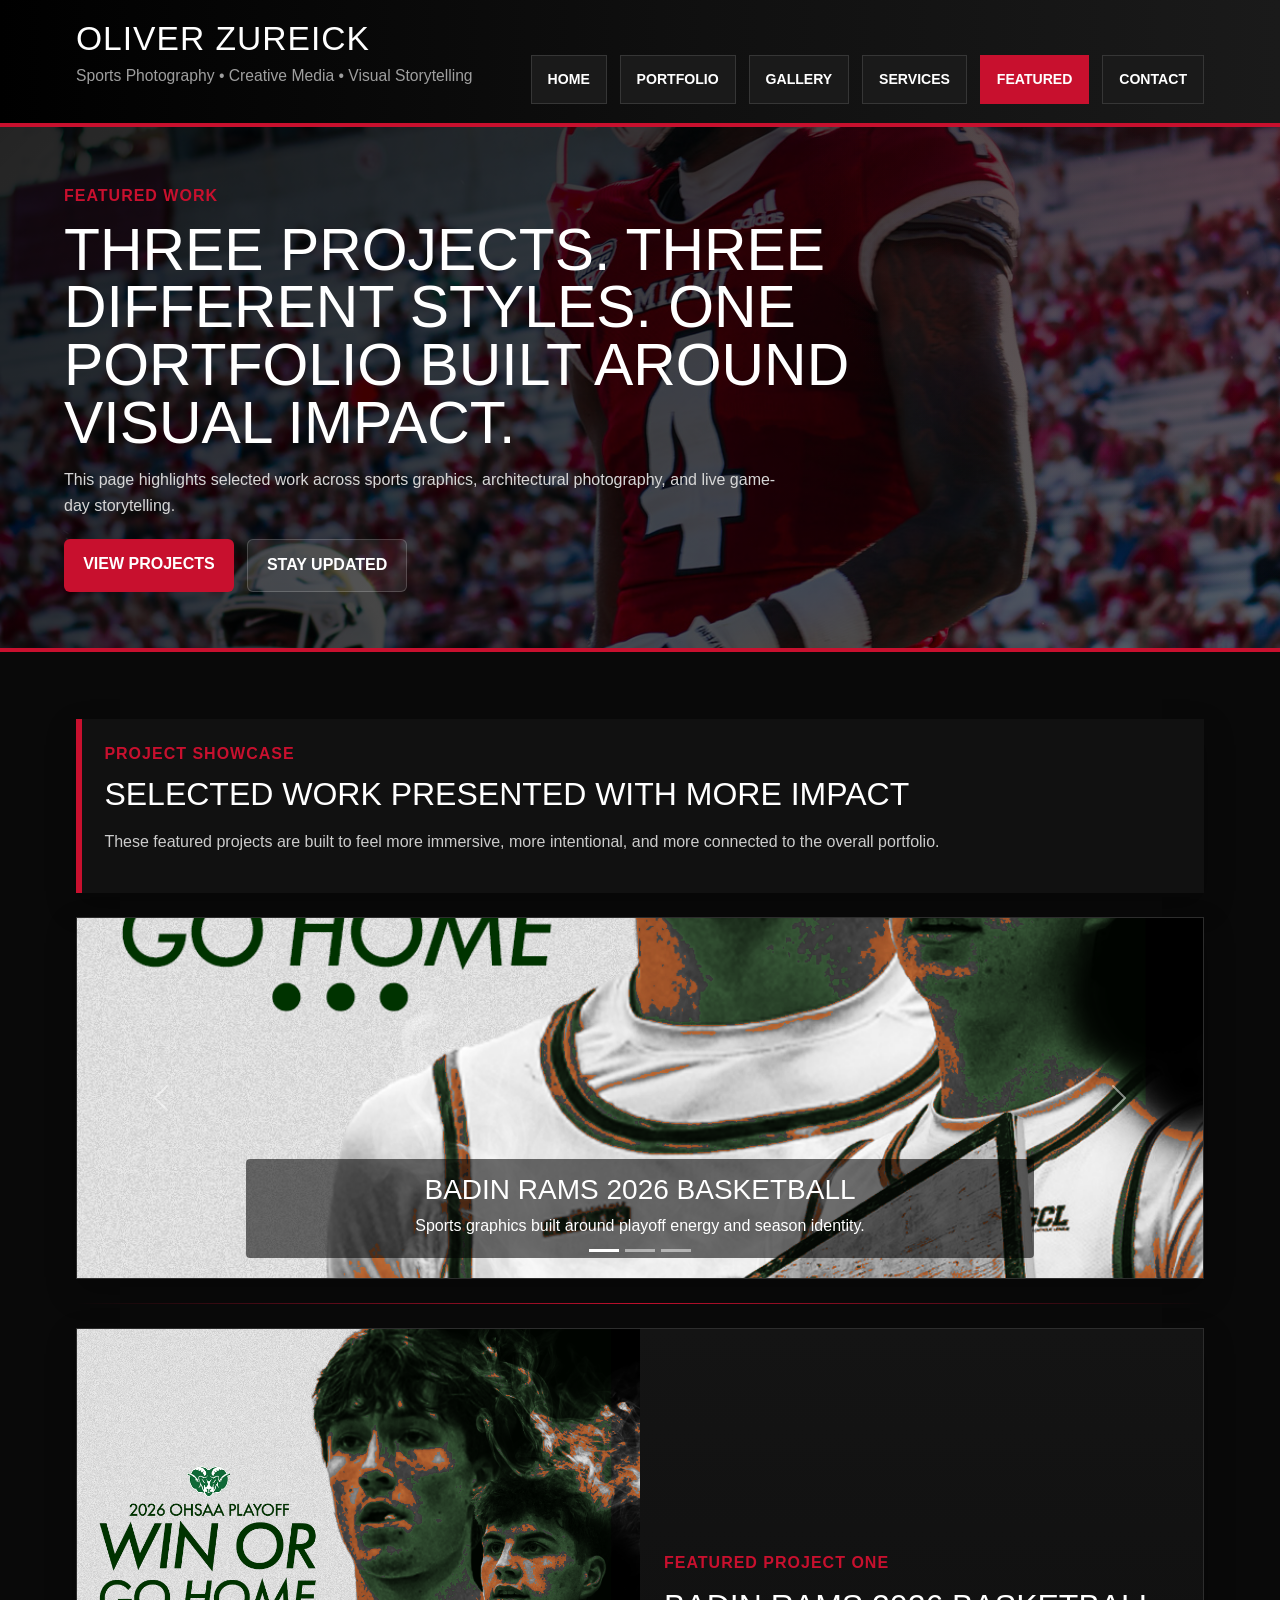
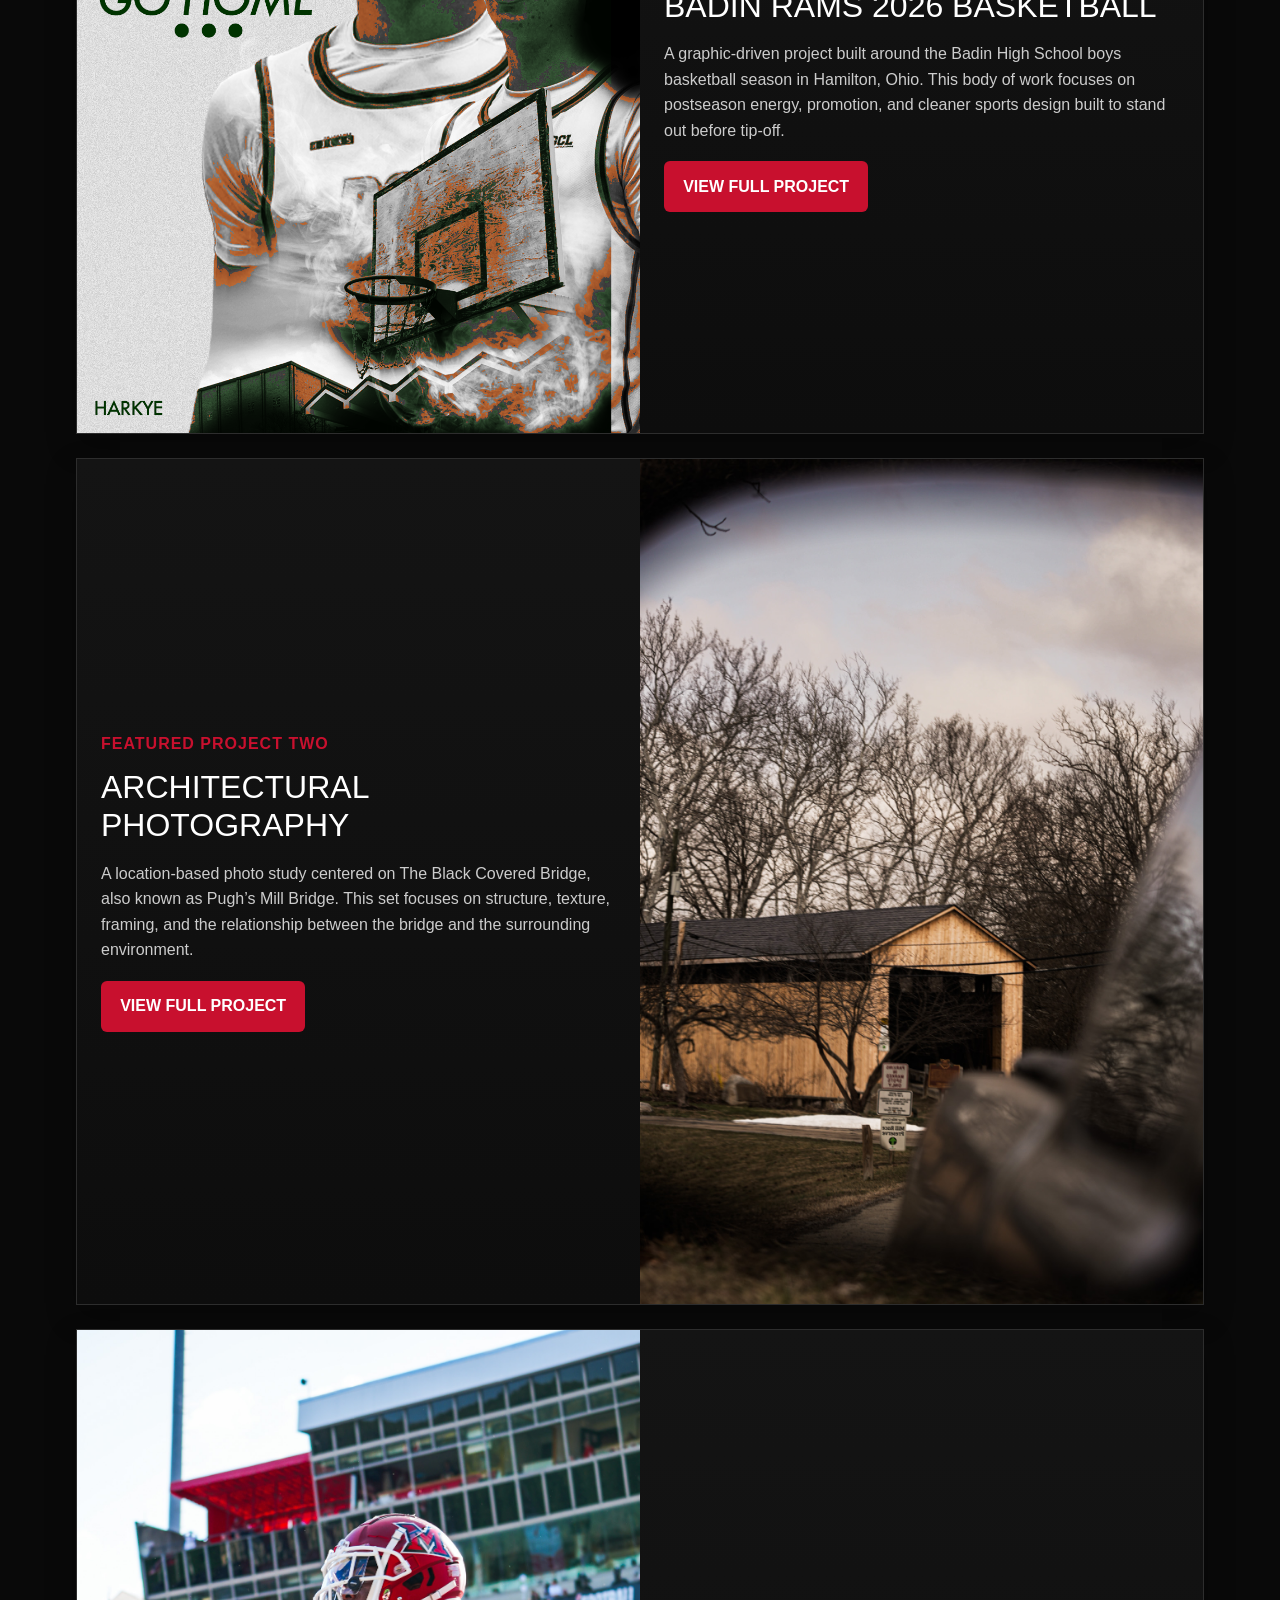
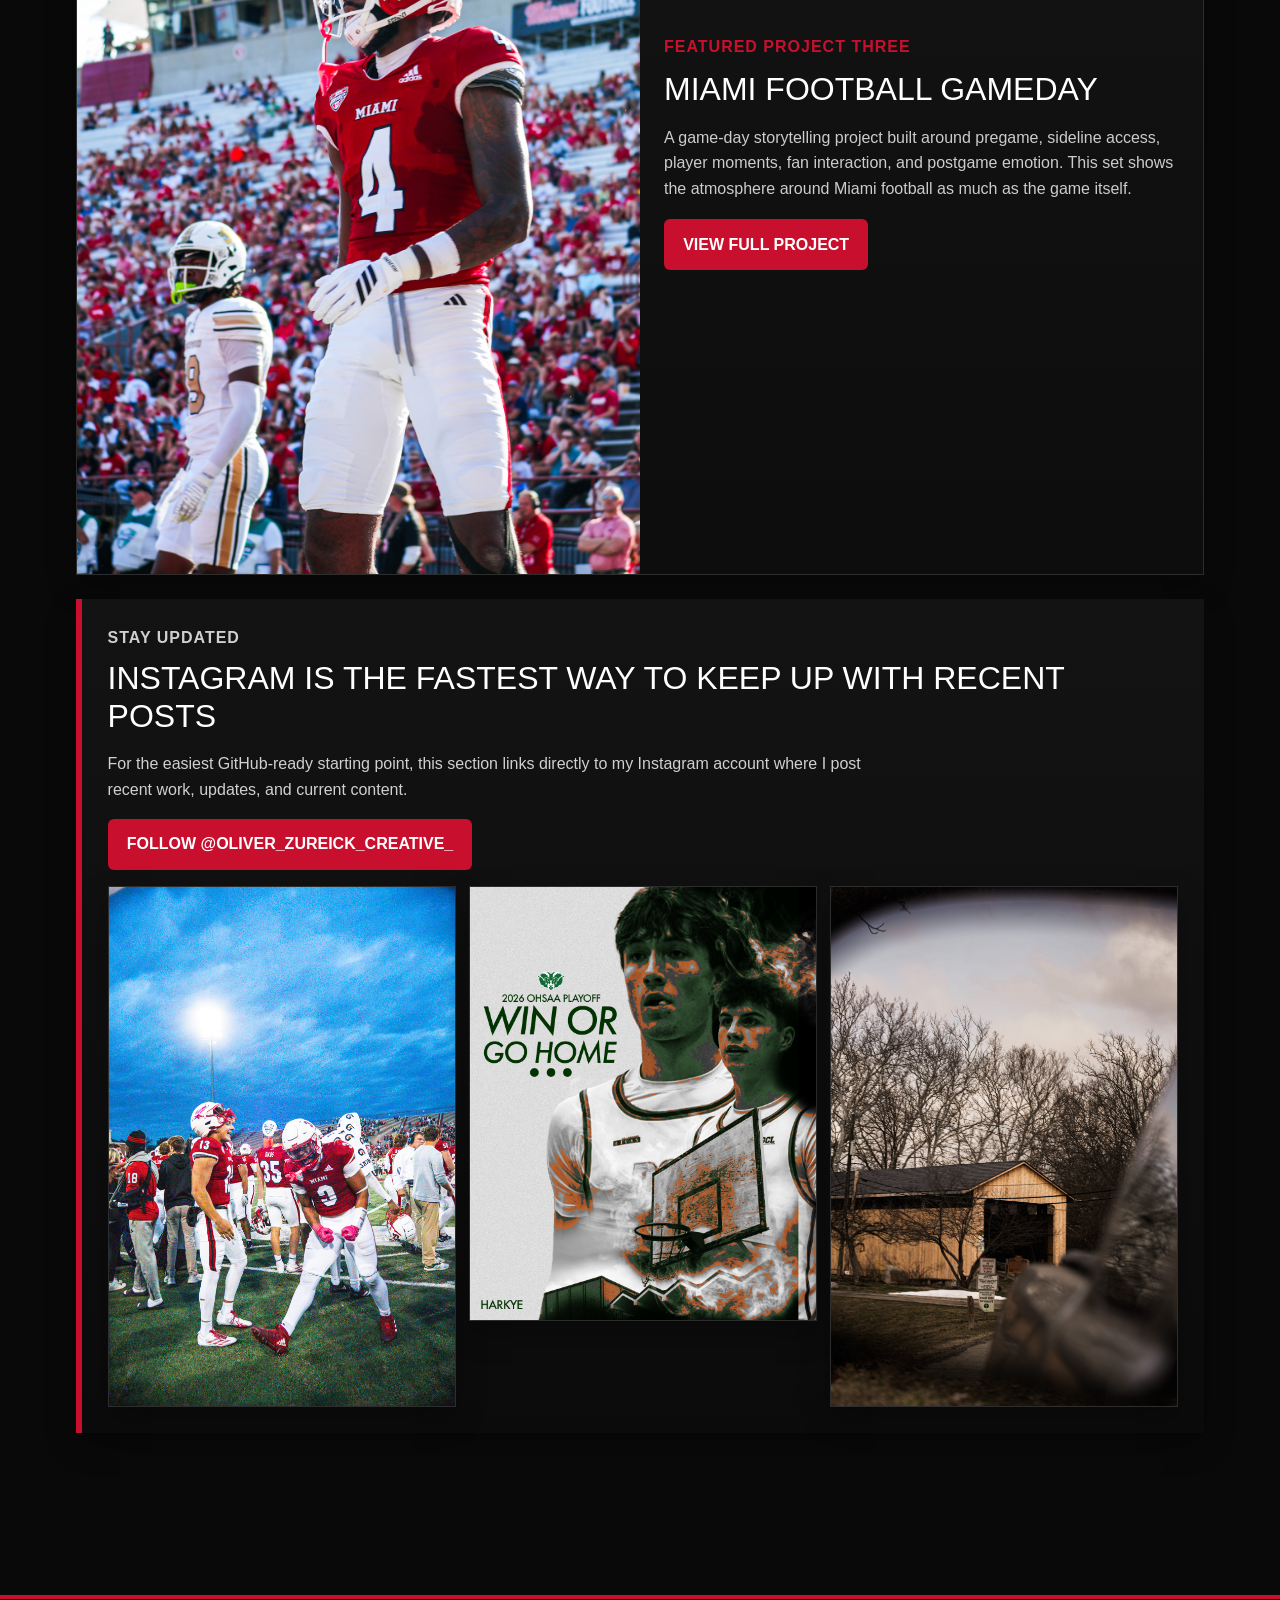
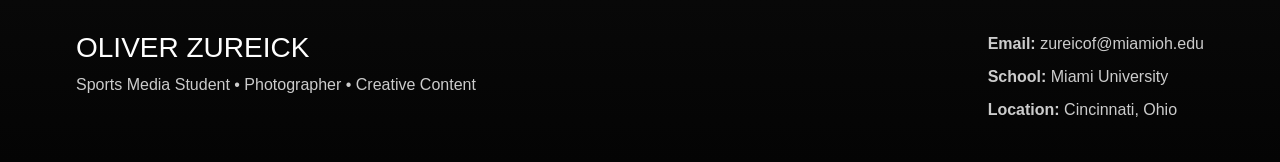
==== commit 3ab53883: "Add files via upload" ====
--- a/bootstrap.html
+++ b/bootstrap.html
@@ -13,7 +13,7 @@
       overflow: hidden;
       background:
         linear-gradient(135deg, rgba(0,0,0,.86), rgba(0,0,0,.58)),
-        url("61.png") center/cover no-repeat;
+        url("61.jpg") center/cover no-repeat;
       min-height: 52vh;
       display: flex;
       align-items: center;
@@ -340,7 +340,7 @@
               </div>
 
               <div class="carousel-item">
-                <img src="61.png" alt="Miami Football spotlight image" />
+                <img src="61.jpg" alt="Miami Football spotlight image" />
                 <div class="carousel-caption d-none d-md-block">
                   <h3>Miami Football Gameday</h3>
                   <p>Atmosphere, access, sideline moments, and the full game-day experience.</p>
@@ -430,7 +430,7 @@
           <div class="featured-panel">
             <div class="row g-0">
               <div class="col-lg-6">
-                <img src="61.png" alt="Miami football featured project image" class="project-lead" />
+                <img src="61.jpg" alt="Miami football featured project image" class="project-lead" />
               </div>
               <div class="col-lg-6">
                 <div class="featured-project-copy">
@@ -459,7 +459,7 @@
                 <img src="58.jpg" alt="Miami football image" />
                 <img src="59.jpg" alt="Miami football image" />
                 <img src="60.jpg" alt="Miami football image" />
-                <img src="61.png" alt="Miami football image" />
+                <img src="61.jpg" alt="Miami football image" />
               </div>
             </div>
           </div>
@@ -469,6 +469,7 @@
           <p class="section-label">Stay Updated</p>
           <h2>Instagram is the fastest way to keep up with recent posts</h2>
           <p>
+            For the easiest GitHub-ready starting point, this section links directly to my Instagram account where I post recent work, updates, and current content.
           </p>
           <div class="button-row">
             <a class="btn" href="https://www.instagram.com/oliver_zureick_creative_/" target="_blank" rel="noopener noreferrer">Follow @oliver_zureick_creative_</a>
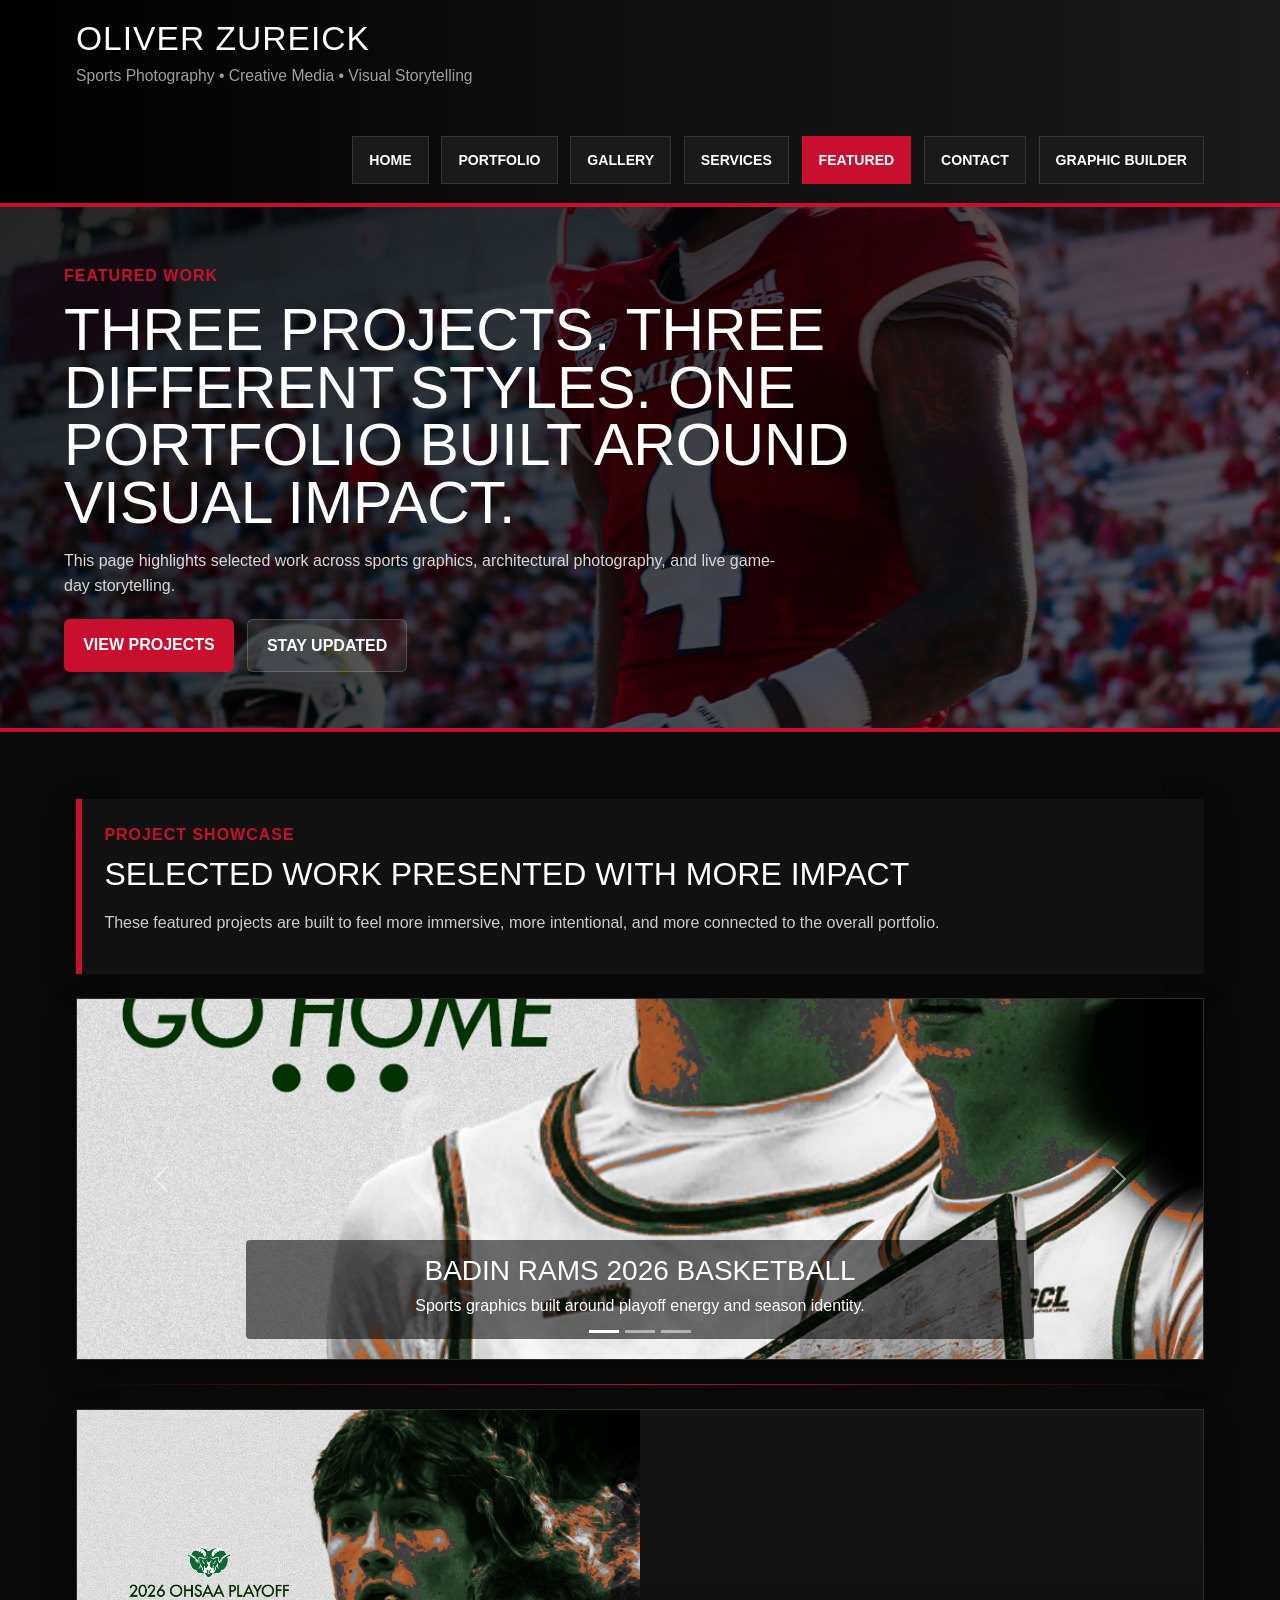
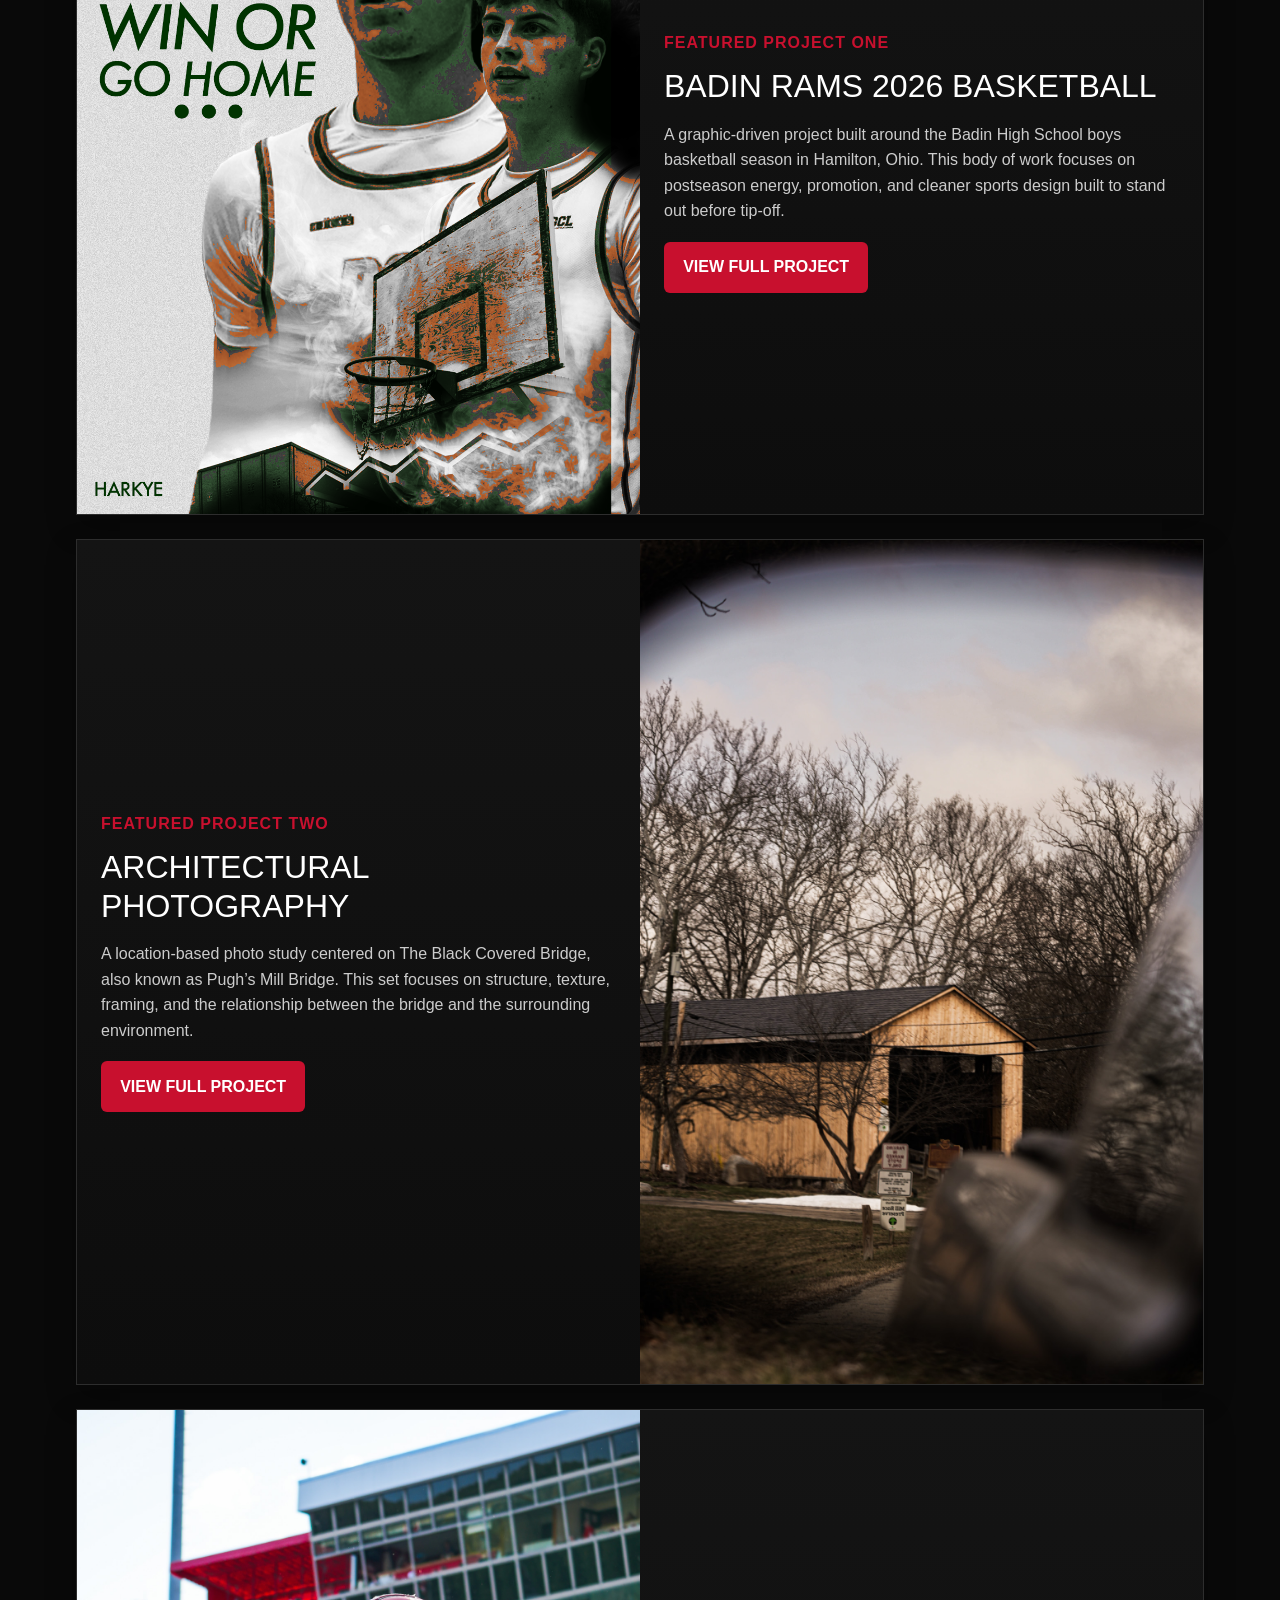
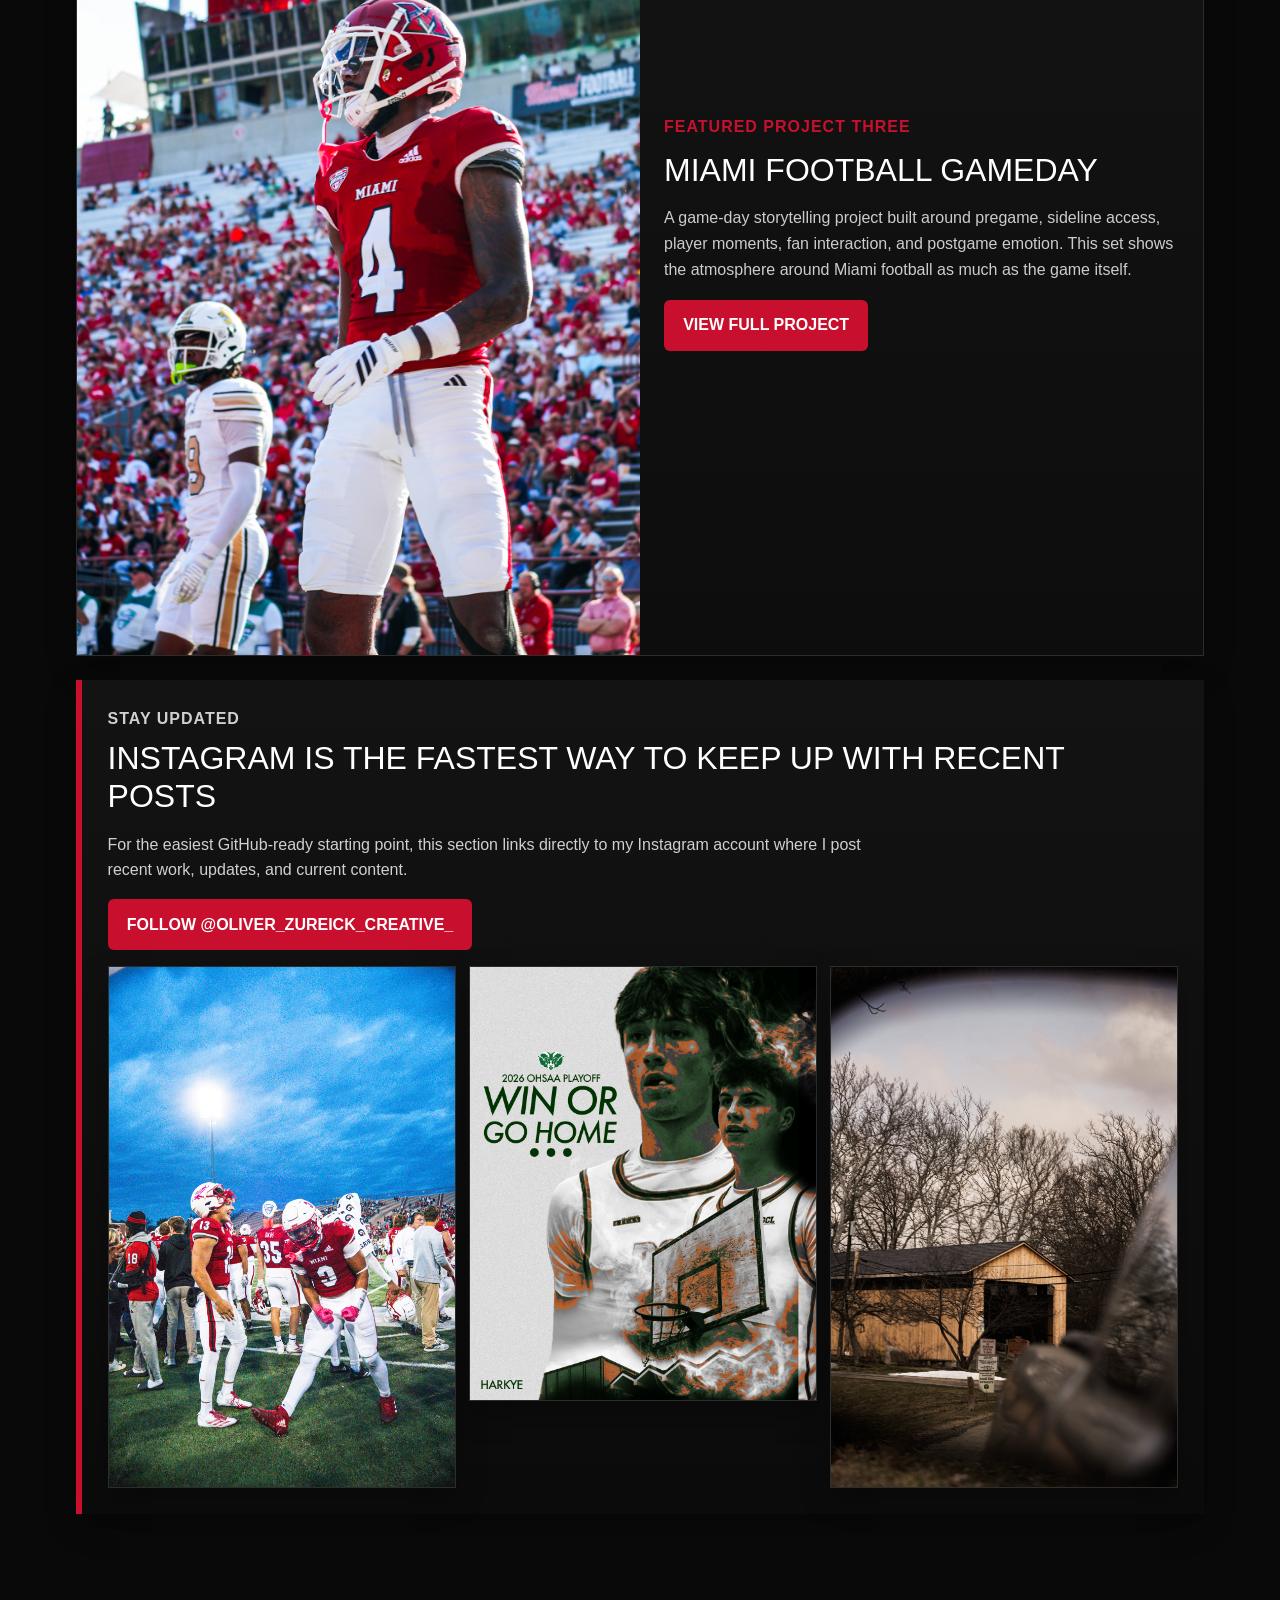
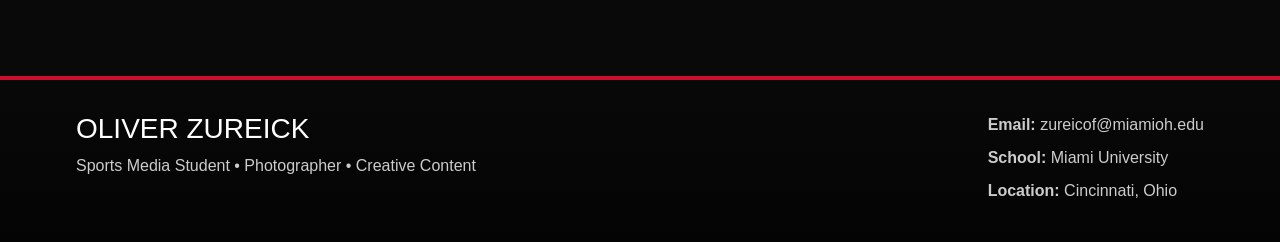
==== commit 5f17b205: "Add files via upload" ====
--- a/bootstrap.html
+++ b/bootstrap.html
@@ -284,6 +284,7 @@
           <li><a href="jquery.html">Services</a></li>
           <li><a href="bootstrap.html" class="active">Featured</a></li>
           <li><a href="contact.html">Contact</a></li>
+          <a href="graphic-builder.html">Graphic Builder</a>
         </ul>
       </nav>
     </div>
